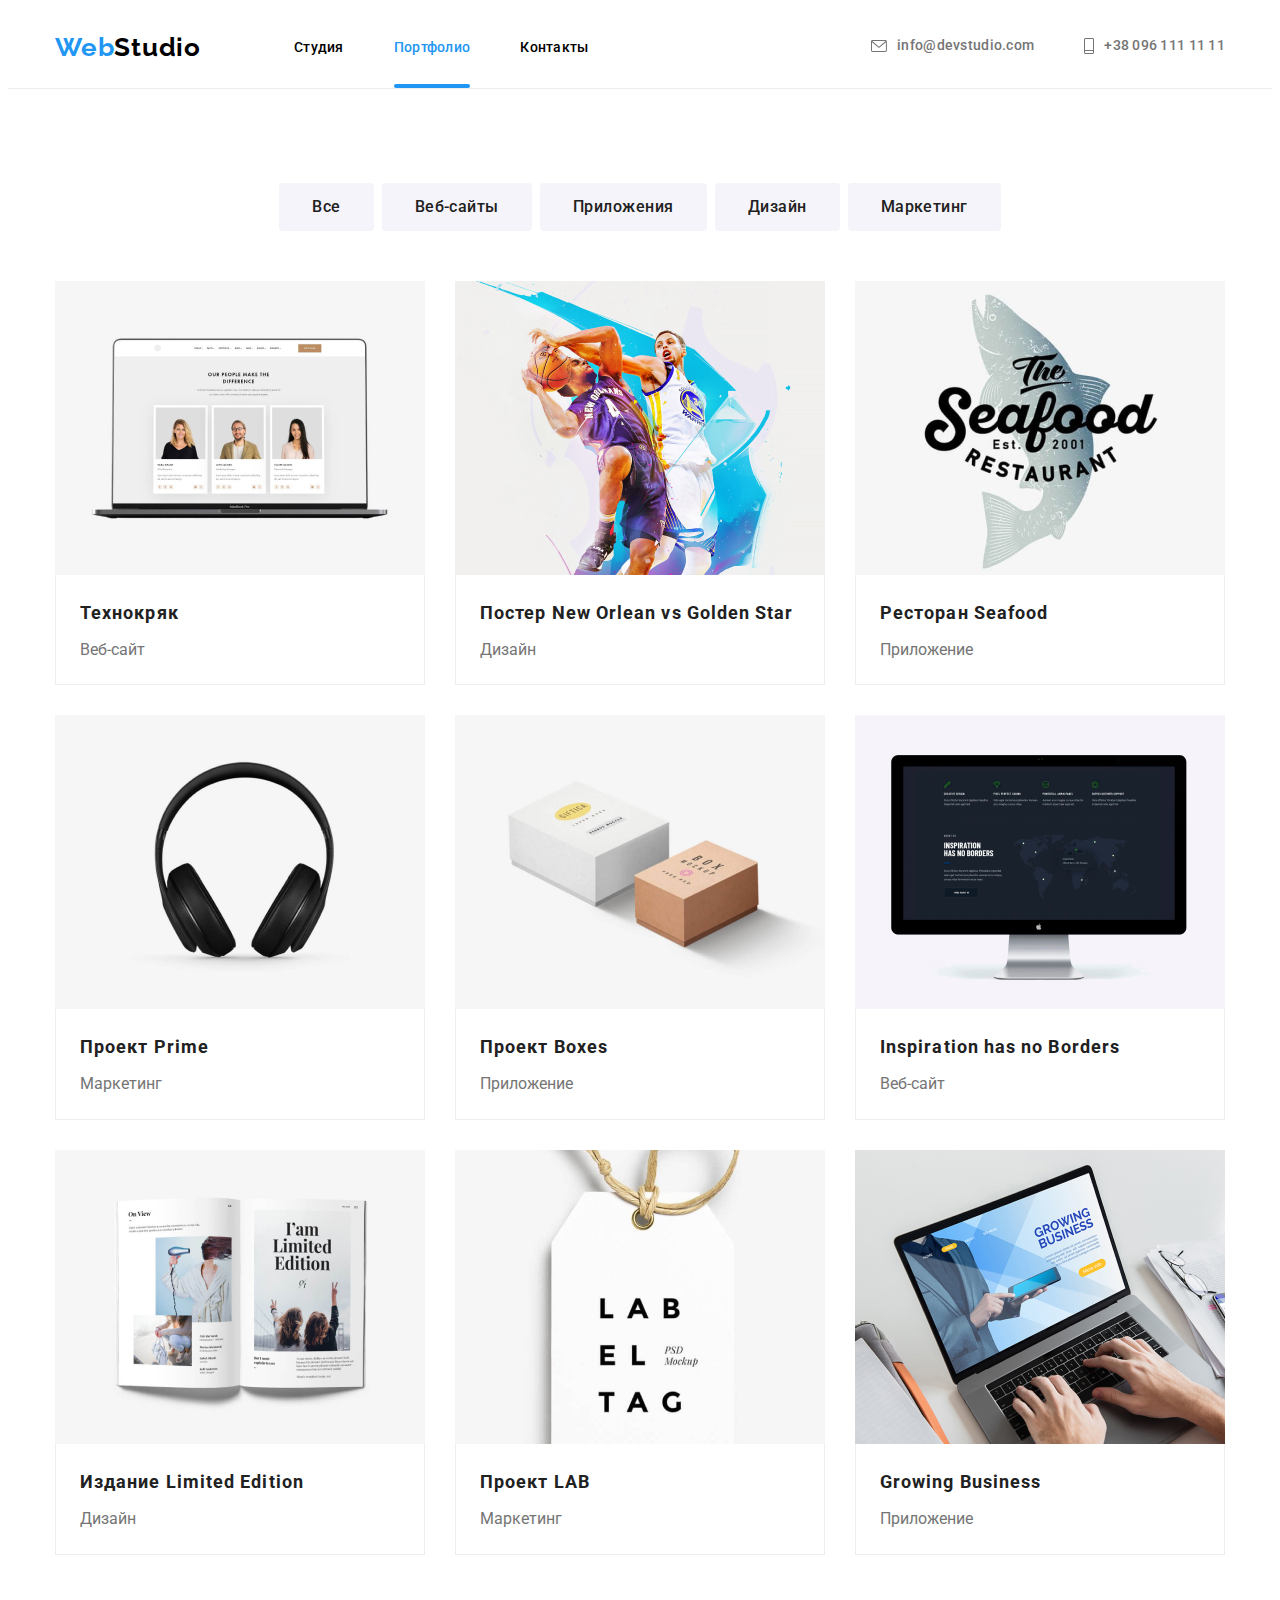
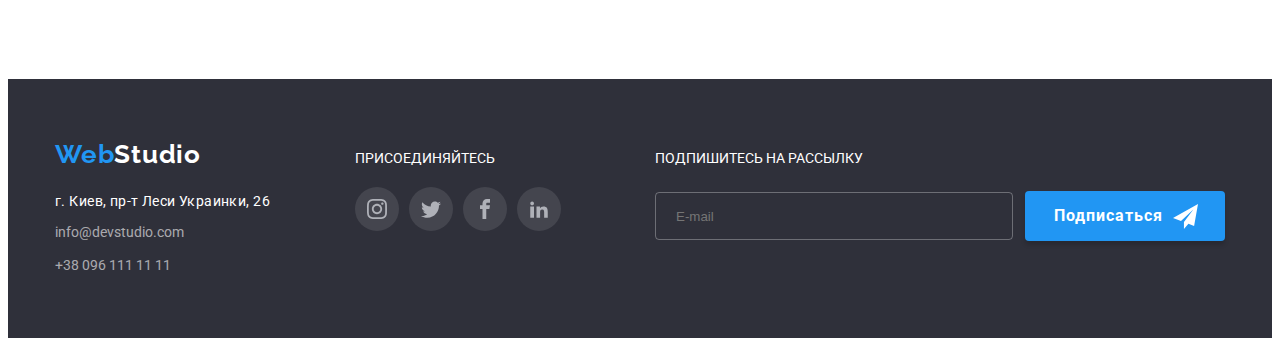
==== portfolio.html @ 6434589b "Домашнее задание №7" ====
<!DOCTYPE html>
<html lang="ru">
  <head>
    <meta charset="UTF-8" />
    <meta name="viewport" content="width=device-width, initial-scale=1.0" />
    <title>Document</title>
    <link
      href="https://fonts.googleapis.com/css2?family=Raleway:wght@700&family=Roboto:wght@400;500;700;900&display=swap"
      rel="stylesheet"
    />
    <link rel="stylesheet" href="css/styles.css" />
  </head>

  <body>
    <!--Шапка сайта-->
    <header class="page-header">
      <div class="container flexbox">
        <nav class="main-nav">
          <a href="./index.html" class="logo"
            ><span class="logo-header">Web</span>Studio</a
          >

          <ul class="site-nav list">
            <li class="item">
              <a href="./index.html" class="link">Студия</a>
            </li>
            <li class="item">
              <a href="./portfolio.html" class="link current">Портфолио</a>
            </li>
            <li class="item"><a href="" class="link">Контакты</a></li>
          </ul>
        </nav>

        <ul class="site-info list">
          <li class="item">
            <a href="mailto:info@devstudio.com" class="link post">
              <svg class="icon-e-mail">
                <use href="./css/svg-icons/symbol-defs.svg#icon-post"></use>
              </svg>
              info@devstudio.com
            </a>
          </li>
          <li class="item">
            <a href="tel:+38-096-111-11-11" class="link telephon">
              <svg class="tel-number">
                <use href="./css/svg-icons/symbol-defs.svg#icon-telefon"></use>
              </svg>
              +38 096 111 11 11
            </a>
          </li>
        </ul>
      </div>
    </header>

    <!--Портфолио-->
    <section class="section">
      <div class="container">
        <h1 class="section-title hidden">Фильтр портфолио</h1>

        <!-- Кнопки -->

        <div class="section buttoms">
          <!-- <p class="section-title hidden">Виды работ</p> -->
          <ul class="list portfolio-nav">
            <li class="item">
              <button type="button" class="button link">Все</button>
            </li>
            <li class="item">
              <button type="button" class="button link">Веб-сайты</button>
            </li>
            <li class="item">
              <button type="button" class="button link">Приложения</button>
            </li>
            <li class="item">
              <button type="button" class="button link">Дизайн</button>
            </li>
            <li class="item">
              <button type="button" class="button link">Маркетинг</button>
            </li>
          </ul>
        </div>

        <!-- Portfolio -->
        <h2 class="section-title hidden">Портфолио</h2>

        <ul class="list flexbox portfol">
          <li class="item">
            <article class="portfolio-description">
              <a class="link text portfolio-hover" href="">
                <div class="product-thumb">
                  <img
                    src="./images/technocrack.jpg"
                    alt="Изображение сайта"
                    width="370"
                  />
                  <div class="description">
                    <p class="overlay-text">
                      Технокряк это современная площадка распространения
                      коронавируса. Компании используют эту платформу для
                      цифрового шпионажа и атак на защищённые сервера
                      конкурентов.
                    </p>
                  </div>
                </div>

                <div class="card-content">
                  <h3 class="section-links">Технокряк</h3>
                  <p class="text">Веб-сайт</p>
                </div>
              </a>
            </article>
          </li>

          <li class="item">
            <article class="portfolio-description">
              <a class="link text portfolio-hover" href="">
                <div class="product-thumb">
                  <img
                    src="./images/PosterNewOrlean.jpg"
                    alt="Игроки в баскетбол"
                    width="370"
                  />
                  <div class="description">
                    <p class="overlay-text">
                      Технокряк это современная площадка распространения
                      коронавируса. Компании используют эту платформу для
                      цифрового шпионажа и атак на защищённые сервера
                      конкурентов.
                    </p>
                  </div>
                </div>
                <div class="card-content">
                  <h3 class="section-links">
                    Постер New Orlean vs Golden Star
                  </h3>
                  <p class="text">Дизайн</p>
                </div>
              </a>
            </article>
          </li>

          <li class="item">
            <article class="portfolio-description">
              <a class="link text portfolio-hover" href="">
                <div class="product-thumb">
                  <img
                    src="./images/RestoranSeaFood.jpg"
                    alt="Логотип ресторана"
                    width="370"
                  />
                  <div class="description">
                    <p class="overlay-text">
                      Технокряк это современная площадка распространения
                      коронавируса. Компании используют эту платформу для
                      цифрового шпионажа и атак на защищённые сервера
                      конкурентов.
                    </p>
                  </div>
                </div>
                <div class="card-content">
                  <h3 class="section-links">Ресторан Seafood</h3>
                  <p class="text">Приложение</p>
                </div>
              </a>
            </article>
          </li>

          <li class="item">
            <article class="portfolio-description">
              <a class="link text portfolio-hover" href="">
                <div class="product-thumb">
                  <img
                    src="./images/ProjectPrime.jpg"
                    alt="Наушники"
                    width="370"
                  />
                  <div class="description">
                    <p class="overlay-text">
                      Технокряк это современная площадка распространения
                      коронавируса. Компании используют эту платформу для
                      цифрового шпионажа и атак на защищённые сервера
                      конкурентов.
                    </p>
                  </div>
                </div>
                <div class="card-content">
                  <h3 class="section-links">Проект Prime</h3>
                  <p class="text">Маркетинг</p>
                </div>
              </a>
            </article>
          </li>

          <li class="item">
            <article class="portfolio-description">
              <a class="link text portfolio-hover" href="">
                <div class="product-thumb">
                  <img
                    src="./images/ProjectBoxes.jpg"
                    alt="Коробки"
                    width="370"
                  />
                  <div class="description">
                    <p class="overlay-text">
                      Технокряк это современная площадка распространения
                      коронавируса. Компании используют эту платформу для
                      цифрового шпионажа и атак на защищённые сервера
                      конкурентов.
                    </p>
                  </div>
                </div>
                <div class="card-content">
                  <h3 class="section-links">Проект Boxes</h3>
                  <p class="text">Приложение</p>
                </div>
              </a>
            </article>
          </li>

          <li class="item">
            <article class="portfolio-description">
              <a class="link text portfolio-hover" href="">
                <div class="product-thumb">
                  <img
                    src="./images/IspirationHasNoBorders.jpg"
                    alt="Монитор"
                    width="370"
                  />
                  <div class="description">
                    <p class="overlay-text">
                      Технокряк это современная площадка распространения
                      коронавируса. Компании используют эту платформу для
                      цифрового шпионажа и атак на защищённые сервера
                      конкурентов.
                    </p>
                  </div>
                </div>
                <div class="card-content">
                  <h3 class="section-links">Inspiration has no Borders</h3>
                  <p class="text">Веб-сайт</p>
                </div>
              </a>
            </article>
          </li>

          <li class="item">
            <article class="portfolio-description">
              <a class="link text portfolio-hover" href="">
                <div class="product-thumb">
                  <img
                    src="./images/LimitedEdition.jpg"
                    alt="Журнал"
                    width="370"
                  />
                  <div class="description">
                    <p class="overlay-text">
                      Технокряк это современная площадка распространения
                      коронавируса. Компании используют эту платформу для
                      цифрового шпионажа и атак на защищённые сервера
                      конкурентов.
                    </p>
                  </div>
                </div>
                <div class="card-content">
                  <h3 class="section-links">Издание Limited Edition</h3>
                  <p class="text">Дизайн</p>
                </div>
              </a>
            </article>
          </li>

          <li class="item">
            <article class="portfolio-description">
              <a class="link text portfolio-hover" href="">
                <div class="product-thumb">
                  <img src="./images/ProjectLAB.jpg" alt="Ярлык" width="370" />
                  <div class="description">
                    <p class="overlay-text">
                      Технокряк это современная площадка распространения
                      коронавируса. Компании используют эту платформу для
                      цифрового шпионажа и атак на защищённые сервера
                      конкурентов.
                    </p>
                  </div>
                </div>
                <div class="card-content">
                  <h3 class="section-links">Проект LAB</h3>
                  <p class="text">Маркетинг</p>
                </div>
              </a>
            </article>
          </li>

          <li class="item">
            <article class="portfolio-description">
              <a class="link text portfolio-hover" href="">
                <div class="product-thumb">
                  <img
                    src="./images/GrowingBusiness.jpg"
                    alt="Человек за ноутбуком"
                    width="370"
                  />
                  <div class="description">
                    <p class="overlay-text">
                      Технокряк это современная площадка распространения
                      коронавируса. Компании используют эту платформу для
                      цифрового шпионажа и атак на защищённые сервера
                      конкурентов.
                    </p>
                  </div>
                </div>
                <div class="card-content">
                  <h3 class="section-links">Growing Business</h3>
                  <p class="text">Приложение</p>
                </div>
              </a>
            </article>
          </li>
        </ul>
      </div>
    </section>

    <!-- Футер -->
    <footer class="page-footer">
      <div class="container flexbox">
        <div class="footer-info">
          <a class="link footer-logo" href="./index.html"
            ><span class="logo-header">Web</span>Studio</a
          >

          <address class="footer-address">
            <p class="adres">г. Киев, пр-т Леси Украинки, 26</p>

            <ul class="adres-nav list">
              <li class="item">
                <a href="info@devstudio.com" class="link">info@devstudio.com</a>
              </li>
              <li class="item">
                <a href="tel:+38-096-111-11-11" class="link"
                  >+38 096 111 11 11</a
                >
              </li>
            </ul>
          </address>
        </div>

        <div class="footer-social">
          <p class="text">присоединяйтесь</p>
          <ul class="list flexbox social-list">
            <li class="item">
              <a href="" class="link" aria-label="instagram">
                <svg class="icon">
                  <use
                    href="./css/social-svg/symbol-defs.svg#icon-instagram"
                  ></use>
                </svg>
              </a>
            </li>

            <li class="item">
              <a href="" class="link" aria-label="instagram">
                <svg class="icon">
                  <use
                    href="./css/social-svg/symbol-defs.svg#icon-twitter"
                  ></use>
                </svg>
              </a>
            </li>

            <li class="item">
              <a href="" class="link" aria-label="instagram">
                <svg class="icon">
                  <use
                    href="./css/social-svg/symbol-defs.svg#icon-facebook"
                  ></use>
                </svg>
              </a>
            </li>
            <li class="item">
              <a href="" class="link" aria-label="instagram">
                <svg class="icon">
                  <use
                    href="./css/social-svg/symbol-defs.svg#icon-linkedin2"
                  ></use>
                </svg>
              </a>
            </li>
          </ul>
        </div>

        <div class="footer-sighning">
          <p class="text subscription">подпишитесь на рассылку</p>
          <div class="form-footer">
            <div class="form-window">
              <label for="mail" class="form-label-footer"></label>
              <input
                type="email"
                name="mail"
                id="mail"
                placeholder="E-mail"
                class="form-input-footer"
              />
            </div>

            <div class="form-button">
              <button type="button" class="sign-in-button">
                Подписаться
                <svg class="form-button-icon" width="24" height="24">
                  <use
                    href="./css/svg-icons/symbol-defs-vect.svg#icon-icon-send"
                  ></use>
                </svg>
              </button>
            </div>
          </div>
        </div>
      </div>
    </footer>

    <!-- модальное окно -->
    <div class="backdrop is-hidden" data-modal>
      <div class="modal">
        <form class="form js-speaker-form">
          <p class="modal-top">Oставьте свои данные, мы вам перезвоним</p>
          <div class="form-field">
            <label for="name" class="form-label">Имя</label>
            <input class="form-input" type="text" name="name" id="name" />
            <svg class="icon-modal" width="18" height="18">
              <use
                href="./css/svg-icons/symbol-defs-vect.svg#icon-person-black-18dp-1"
              ></use>
            </svg>
          </div>

          <div class="form-field">
            <label for="tel" class="form-label">Телефон</label>
            <input class="form-input" type="tel" name="tel" id="tel" />
            <svg class="icon-modal" width="18" height="18">
              <use
                href="./css/svg-icons/symbol-defs-vect.svg#icon-phone-black-18dp-1"
              ></use>
            </svg>
          </div>

          <div class="form-field">
            <label for="mail" class="form-label">Почта</label>
            <input class="form-input" type="email" name="mail" id="email" />
            <svg class="icon-modal" width="18" height="18">
              <use
                href="./css/svg-icons/symbol-defs-vect.svg#icon-email-black-18dp-1"
              ></use>
            </svg>
          </div>

          <div class="form-field">
            <label for="comment">Комментарий</label>
            <textarea
              class="modal-form-textarea form-input"
              name="comment"
              id="comment"
              rows="10"
              placeholder="Введите текст"
            ></textarea>
          </div>

          <div class="policy-style checkbox">
            <input type="checkbox" name="checkbox" id="policy" />
            <label class="form-label" for="policy"
              >Соглашаюсь с рассылкой и принимаю
              <a class="modal-link" href="">Условия договора</a>
              <span class="check-box"></span>
            </label>
          </div>

          <div class="mod-but">
            <button class="button-modal" type="submit">Отправить</button>
          </div>
        </form>
        <button class="button" data-modal-close>
          <svg class="icon" width="11" height="11">
            <use
              href="./css/svg-icons/symbol-defs-close.svg#icon-close-black-18dp-2-1"
            ></use>
          </svg>
        </button>
      </div>
    </div>

    <script src="./js/modal.js"></script>
  </body>
</html>
---- css/styles.css ----
:root {
  --primary-text-color: #757575;
  --title-text-color: #000000;
  --accent-color: #2196f3;
  --main-title-text-color: #ffffff;
  --button-color-secondary: #212121;
  --button-bg-color: #f5f4fa;
  --footer-bg-color: #2f303a;
  --client-logo: #afb1b8;
  --border-color: #eeccee;
  --timing-function: cubic-bezier(0.4, 0, 0.2, 1);
}

body {
  color: var(--primary-text-color);
  background-color: var(--main-title-text-color);

  font-family: Roboto, sans-serif;
  font-size: 14px;
  line-height: 1.71;
}

ul {
  list-style: none;
}

*,
::after,
::before {
  box-sizing: border-box;
}

/* цвет основного текста #000 */

/* вторичный цвет текста #757575 */

/* белый #FFFFFF  */

/* акцент #2196F3 */

/* вторичный цвет фона #F5F4FA */

.container {
  margin-left: auto;
  margin-right: auto;
  width: 1200px;
  /* outline: 2px solid tomato; */
  padding-left: 15px;
  padding-right: 15px;
}

/* .container .main-nav {
  padding-top: 24px;
  padding-bottom: 25px;
} */
.flexbox {
  display: flex;
}
/* Page header */

.page-header {
  background-color: #fff;
  font-weight: 500;
  line-height: 1.14;
  letter-spacing: 0.02em;
  border-bottom: 1px solid #ececec;
}

.page-header .flexbox {
  justify-content: flex-end;
  align-items: center;
}

/* Main nav */

.main-nav {
  display: flex;
  align-items: center;
  margin-right: auto;
}

/* Logo */

.logo {
  color: var(--title-text-color);
  font-family: Raleway, cursive;

  font-weight: 700;
  font-size: 26px;
  line-height: 1.2;
  letter-spacing: 0.03em;
  text-decoration: none;
}
.logo-header {
  color: var(--accent-color);
}

.logo {
  margin-right: 93px;
}

button {
  font-family: inherit;
}
/* навигация по сайту */

.site-nav {
  display: flex;
}

.main-nav {
  display: flex;
}

.site-nav .link {
  color: var(--title-text-color);

  font-style: 400;
  font-weight: 500;
  font-size: 14px;
  line-height: 1.14;
  letter-spacing: 0.02em;
  text-decoration: none;

  display: block;
  padding-top: 32px;
  padding-bottom: 32px;

  position: relative;
}

.site-info .link {
  color: var(--primary-text-color);
  text-decoration: none;
}

.site-nav {
  display: flex;
}

.site-nav .item {
  margin-right: 50px;
}

.site-nav .item:last-child {
  margin-right: 0px;
}

/* Подстветка текущей страницы */
.site-nav .link.current {
  color: var(--accent-color);
}

.site-info .list {
  padding: 0;
  margin: 0;
  list-style: none;
}

.site-info {
  display: flex;
}

.site-info .item {
  margin-right: 50px;
}

.site-info .item:last-child {
  margin-left: 0px;
  margin-right: 0;
}
/* Hero */

.hero {
  text-align: center;
  display: flex;
  flex-direction: column;
  align-items: center;
  justify-content: center;

  /* background-color: var(--footer-bg-color); */

  text-transform: uppercase;
}

.hero-bg .hero {
  background-image: linear-gradient(
      to right,
      rgba(47, 48, 58, 0.4),
      rgba(47, 48, 58, 0.4)
    ),
    url(../css/css-images/Img-hover.jpg);
  background-repeat: no-repeat;
  background-position: center;
  height: 600px;
  max-width: 1600px;
  margin-right: auto;
  margin-left: auto;
}

.hero-title {
  color: var(--main-title-text-color);

  font-style: 400;
  font-weight: 900;
  font-size: 44px;
  line-height: 1.36;
  text-align: center;
  letter-spacing: 0.06em;

  margin-top: 0;
  margin-bottom: 30px;
}

/* Section */

/* подсветка синим при наведении */
.site-nav .link:hover,
.site-nav .link:focus,
.site-info .link:hover,
.site-info .link:focus,
.adres-nav .link:hover,
.adres-nav .link:focus {
  color: var(--accent-color);
}

.team {
  padding-top: 93px;
  padding-bottom: 94px;
}

.section-title {
  color: var(--title-text-color);

  font-weight: 700;
  font-size: 36px;
  line-height: 1.17;
  text-align: center;
  letter-spacing: 0.03em;

  margin-bottom: 50px;
  margin-top: 0;
}

.section-links {
  color: var(--title-text-color);

  font-weight: 700;
  font-size: 18px;
  line-height: 2;
  letter-spacing: 0.06em;
}

img {
  display: block;
  max-width: 100%;
  height: auto;
}

.work {
  font-style: normal;
  font-weight: normal;
  font-size: 16px;
  line-height: 1.88;
  letter-spacing: 0.03em;

  /* padding-top: 93px; */
  /* padding-bottom: 94px; */
}

.content-box .work-photo {
  flex-basis: calc((100% - 3 * 30px) / 3);
  margin-right: 30px;
}

.our-work {
  margin-bottom: 50px;
}
.content-box .work-photo:not(:last-child) {
  margin-right: 30px;
}
/* Features */

.feature-list .title {
  color: var(--title-text-color);

  font-weight: 700;
  font-size: 14px;
  line-height: 1.14;
  letter-spacing: 0.03em;

  /* margin-top: 0;
  margin-bottom: 10; */
}

.feature-list .link {
  color: var(--primary-text-color);
}

.feature-list .text {
  font-size: 14px;
  line-height: 1.7;
  letter-spacing: 0.03em;
}

.section.feature {
  padding-top: 94px;
  padding-bottom: 0;
}

.feature-list .item {
  flex-basis: calc((100% - 3 * 30px) / 4);
}

.feature-list .title {
  margin-top: 30px;
  margin-bottom: 10px;
}

.feature-list .item:not(:last-child) {
  margin-right: 30px;
}

/* Кнопка */

.button {
  color: var(--main-title-text-color);
  background-color: var(--accent-color);

  font-weight: 700;
  font-size: 16px;
  line-height: 1.8;
  text-align: center;
  letter-spacing: 0.06em;
  text-decoration: none;

  border-radius: 4px;
  padding: 10px 32px;
  min-width: 200;
  border: 1px solid transparent;
}

/* Кнопки на странице Портфолио */
.button.link {
  color: var(--button-color-secondary);
  background-color: var(--button-bg-color);

  font-weight: 500;
  font-size: 16px;
  line-height: 1.6;
  text-align: center;
  letter-spacing: 0.03em;
  cursor: pointer;
}

/* Наша команда */

.section.team {
  text-align: center;
}

.team {
  background-color: var(--button-bg-color);
}

.button.link:hover,
.button.link:focus,
.button-modal.link:hover,
.button-modal.link:focus {
  color: var(--main-title-text-color);
  background-color: var(--accent-color);
}

/* Фуутер */

.footer-contacts .link {
  display: inline-block;
  /* margin-top: 9px; */
  color: rgba(255, 255, 255, 0.6);
}

.page-footer {
  background-color: var(--footer-bg-color);
  padding-top: 60px;
  padding-bottom: 60px;
}

.page-footer .flexbox {
  align-items: baseline;
}

.footer-logo {
  color: var(--main-title-text-color);
  font-family: Raleway, cursive;
  font-weight: 700;
  font-size: 26px;
  line-height: 1.2;
  letter-spacing: 0.03em;
  text-decoration: none;
}

.logo-header {
  color: var(--accent-color);
}

.footer-address .adres {
  color: var(--main-title-text-color);
  font-weight: normal;
  font-size: 14px;
  line-height: 21px;
  letter-spacing: 0.03em;
  font-style: normal;
}

.adres-nav .link {
  color: rgba(255, 255, 255, 0.6);
  text-decoration: none;
  font-style: normal;
}

.adres-nav .item {
  margin-top: 9px;
}

.hidden {
  display: none;
}

.footer-address {
  margin-top: 20px;
  font-style: normal;
}

.footer-info {
  width: 270px;
  margin-right: 70px;
}

.footer-address .link {
  display: inline-block;
  /* margin-top: 9px; */
}

.footer-address .text {
  margin: 0;
}

.footer-address .adres {
  margin: 0;
}
/* Portfolio */

.portfolio-nav {
  display: flex;
  justify-content: center;
  margin-bottom: 50px;
}

.buttoms {
  margin-bottom: 50px;
}

.section.buttoms {
  padding-top: 0;
  padding-bottom: 0;
}

.portfol {
  display: flex;
  flex-wrap: wrap;
}

.portfol-link {
  padding: 0;
  margin: 0;
  list-style: none;
}

.portfol .item {
  flex-basis: calc((100% - 2 * 30px) / 3);
  margin-right: 30px;
  margin-bottom: 30px;
}

.card-content {
  padding: 20px 24px;
  border-right: 1px solid #eeeeee;
  border-bottom: 1px solid #eeeeee;
  border-left: 1px solid #eeeeee;
}

.section {
  padding-top: 94px;
  padding-bottom: 94px;
}

.portfol .item:nth-child(3n) {
  margin-right: 0;
}

.list {
  padding: 0;
  margin: 0;
  list-style: none;
}

.portfolio-nav .item:not(:last-child) {
  margin-right: 8px;
}

.portfol .text {
  margin: 0;
  color: var(--second-text-color);
  font-size: 16px;
  line-height: 1.87;
}

.portfol .section-links {
  margin-top: 0;
  margin-bottom: 4px;
  color: var(--button-color-secondary);
  font-size: 18px;
  line-height: 2;
  letter-spacing: 0.06em;
}

/* Оформительный контент */
.item.description::before {
  display: block;
  content: "";
  height: 120px;
  background-size: 70px;
  background-repeat: no-repeat;
  background-position: center;
  background-color: var(--button-bg-color);
}

.icon-antenna::before {
  background-image: url(../css/svg-icons/antenna.svg);
}

.icon-clock::before {
  background-image: url(../css/svg-icons/clock.svg);
}

.icon-diagram::before {
  background-image: url(../css/svg-icons/diagram.svg);
}

.icon-astronaut::before {
  background-image: url(../css/svg-icons/astronaut.svg);
}

.post {
  display: inline-flex;
  align-items: center;
}
.icon-e-mail {
  width: 16px;
  height: 12px;
  fill: var(--primary-text-color);
  margin-right: 10px;
}

.site-info .post:hover .icon-e-mail {
  fill: var(--accent-color);
}

.telephon {
  display: inline-flex;
  align-items: center;
}

.tel-number {
  width: 10px;
  height: 16px;
  fill: var(--primary-text-color);
  margin-right: 10px;
}

.site-info .telephon:hover .tel-number {
  fill: var(--accent-color);
}

/* Наши клиенты */

.clients-list .link {
  display: flex;
  justify-content: center;
  align-items: center;
  height: 90px;
  border: 1px solid #afb1b8;
  border-radius: 4px;
}

.clients-list .link:hover,
.clients-list .link:focus {
  border-color: var(--accent-color);
}

.icon {
  --color1: var(--client-logo);
}

.icon:hover {
  --color2: var(--accent-color);
  --color1: var(--accent-color);
}

.feature-list .item:not(:last-child),
.examples-list .item:not(:last-child),
.team .item:not(:last-child),
.clients-list .item:not(:last-child) {
  margin-right: 30px;
}

.clients-list .item {
  flex-basis: calc((100% - 5 * 30px) / 6);
}

/* социальные сети */

.feature-list-workers > .item {
  flex-basis: calc((100% - 3 * 30px) / 4);
  border-radius: 0px 0px 4px 4px;
  box-shadow: 0px 1px 3px rgba(0, 0, 0, 0.12), 0px 1px 1px rgba(0, 0, 0, 0.14),
    0px 2px 1px rgba(0, 0, 0, 0.2);
  background-color: var(--main-bg-color);
}

.feature-list-workers .title {
  margin-top: 30px;
  margin-bottom: 10px;
  font-weight: 500;
  font-size: 16px;
  line-height: 1.19;
  color: var(--button-color-secondary);
}

.feature-list-workers .text {
  margin-top: 0;
  margin-bottom: 16px;
  color: var(--second-text-color);
  font-size: 16px;
  line-height: 1.19;
}

.social-list .link {
  display: flex;
  justify-content: center;
  align-items: center;
  width: 44px;
  height: 44px;
  border-radius: 50%;
  background-color: rgba(255, 255, 255, 0.1);
  fill: #afb1b8;
  transition: fill 250ms var(--timing-function);
}

.social-list .icon {
  width: 20px;
  height: 20px;
}

.social-list .link .icons {
  fill: var(--client-logo);
  transition: background-color 250ms var(--timing-function);
}

.social-list .link:hover .icon {
  fill: var(--main-title-text-color);
}

.social-list .link:hover {
  background-color: var(--accent-color);
}

.social-list .item:not(:last-child) {
  margin-right: 10px;
}

.feature-list-workers .social-list {
  margin-bottom: 30px;
  justify-content: center;
}

/* footer social */

.footer-social .text {
  display: block;
  margin-bottom: 20px;
  margin-top: 0;
  line-height: 1.14;
  text-transform: uppercase;
  color: var(--main-title-text-color);
}

.footer-social:not(:last-child) {
  margin-right: 70px;
}

.footer-social {
  width: 270px;
  margin-right: 70px;
}

.footer-social .link {
  background-color: rgba(255, 255, 255, 0.1);
  transition-timing-function: cubic-bezier(0.4, 0, 0.2, 1);
}

.form-input {
  width: 448px;
  height: 40px;
  border: 1px solid rgba(33, 33, 33, 0.2);
  box-sizing: border-box;
  border-radius: 4px;
  margin-bottom: 14px;
  padding-left: 42px;
  outline: none;
}

.sign-in-button {
  height: 50px;
  width: 200px;
  display: flex;
  align-items: center;
  text-align: center;
  font-family: Roboto;
  font-style: normal;
  font-weight: bold;
  font-size: 16px;
  line-height: 1.9;
  letter-spacing: 0.06em;
  color: #ffffff;
  background-color: var(--accent-color);
  padding-left: 29px;
  box-shadow: 0px 4px 4px rgba(0, 0, 0, 0.15);
  border-radius: 4px;
  border: none;
  cursor: pointer;
}

.link {
  text-decoration: none;
  transition-duration: 250ms;
  /* transition-property: background-color; */
}

.portfol .item:hover {
  box-shadow: 0px 1px 1px rgba(0, 0, 0, 0.12), 0px 4px 4px rgba(0, 0, 0, 0.06),
    1px 4px 6px rgba(0, 0, 0, 0.16);
}

.adres-nav .link:hover {
  fill: var(--accent-color);
}

/*  Позиционирование студия*/

.work-actions {
  font-family: Roboto;
  font-style: normal;
  font-weight: bold;
  font-size: 14px;
  line-height: 16px;
  text-align: center;
  letter-spacing: 0.03em;
  text-transform: uppercase;

  color: #ffffff;
  position: absolute;
  width: 370px;
  padding: 27px;

  background-image: linear-gradient(
    to right,
    rgba(47, 48, 58, 0.8),
    rgba(47, 48, 58, 0.8)
  );
}

.work-style {
  margin: 0;
}

.product {
  position: relative;
  width: 370px;
}

.work-actions {
  position: absolute;
  right: 0;
  bottom: 0;
}

.product-thumb {
  position: relative;
  overflow: hidden;
}

/* Portfolio */

.description {
  position: absolute;
  top: 0;
  left: 0;
  font-size: 18px;
  line-height: 28px;
  letter-spacing: 0.03em;
  color: #ffffff;
  width: 100%;
  height: 100%;
  background-color: rgba(33, 150, 243, 0.9);
  padding-top: 63px;
  padding-bottom: 63px;
  padding-left: 24px;
  padding-right: 24px;
  opacity: 0;

  transform: translateY(100%);
  transition: transform 250ms var(--timing-function);
}

.portfol .link:hover .description,
.portfol .link:focus .description {
  transform: translateY(0);
}

.portfolio-hover:hover .description {
  opacity: 1;
  transition: 250ms;
}

.portfolio-hover .product-thumb::before {
  position: absolute;
  content: "";

  opacity: 0;
}

/* модальное окно */

.backdrop {
  position: fixed;
  top: 0;
  left: 0;
  width: 100%;
  height: 100%;
  background-color: rgba(0, 0, 0, 0.2);
  transition: opacity 0.25s cubic-bezier(0.4, 0, 0.2, 1);
}

.modal {
  position: absolute;
  top: 50%;
  left: 50%;
  transform: translate(-50%, -50%);

  min-height: 528px;
  min-width: 581px;
  background-color: #ffffff;
  box-shadow: 0px 1px 3px rgba(0, 0, 0, 0.12), 0px 1px 1px rgba(0, 0, 0, 0.14),
    0px 2px 1px rgba(0, 0, 0, 0.2);
  border-radius: 4px;

  transform: translate(-50%, -50%) scale(1);
  transition: transform 250ms var(--timing-function);
}

/* кнопка закрытия модального окна */
.modal .button {
  position: absolute;
  top: 8px;
  right: 8px;
  padding: 0;
  width: 30px;
  height: 30px;
  border: 1px solid rgba(0, 0, 0, 0.1);
  border-radius: 50%;
  background-color: var(--main-bg-color);
  cursor: pointer;
}

.button .icon {
  margin-top: 5px;
}

.modal .button:focus,
.modal .button:hover {
  fill: var(--accent-color);
}

.backdrop.is-hidden {
  opacity: 0;
  pointer-events: none;
}

.description .overlay-text {
  margin: 0;
  font-size: 18px;
  line-height: 1.56;
  color: var(--main-title-text-color);
}

/* подчеркивание текущей страницы */
.site-nav .current::after {
  position: absolute;
  bottom: 0;
  left: 0;
  content: "";
  width: 100%;
  height: 4px;
  background-color: var(--accent-color);
  border-radius: 2px;
}

.site-nav .current:hover::before {
  display: block;
}

.modal .modal-top {
  height: 23px;
  left: 576px;
  top: 261px;
  font-family: Roboto;

  font-family: Roboto;
  font-style: normal;
  font-weight: bold;
  font-size: 20px;
  line-height: 23px;

  text-align: center;

  color: #212121;

  /* margin-left: 40px;
  margin-right: 40px;
  margin-top: 40px; */
  margin-bottom: 12px;
  margin-top: 40px;
  margin-right: auto;
}

textarea {
  resize: none;
}

.modal-form-textarea {
  height: 120px;
  border: 1px solid rgba(33, 33, 33, 0.2);
  box-sizing: border-box;
  border-radius: 4px;
  resize: none;
  margin-bottom: 20px;
  padding: 12px 16px;
}

.form {
  width: 448px;
  margin-left: auto;
  margin-right: auto;
}

.form-field {
  outline: 1px solid #212121 20%;
  margin-bottom: 10px;
  display: flex;
  flex-direction: column;
  position: relative;
}

.form-field input {
  margin: 0;
  padding: 12px;
  padding-left: 42px;
  border: 1px solid rgba(33, 33, 33, 0.2);
  box-sizing: border-box;
  border-radius: 4px;
}

.form-field label {
  margin-bottom: 4px;
}

.form-field input::placeholder {
  color: #757575 50%;
}

.form-field textarea {
  border: 1px solid rgba(33, 33, 33, 0.2);
  box-sizing: border-box;
  border-radius: 4px;
  padding: 16px;
}

.form-field .button {
  display: flex;
  box-shadow: 0px 4px 4px rgba(0, 0, 0, 0.15);
}

.form-button-icon {
  height: 35px;
  width: 35px;
  padding-left: 10px;
  fill: #ffffff;
}

/* стилизация checkbox */

.checkbox {
  /* position: absolute;
  appearance: none; */

  position: absolute;
  clip: rect(0 0 0 0);
  width: 1px;
  height: 1px;
  margin: -1px;
}

.check-box {
  position: absolute;
  margin-left: -23px;
  width: 16px;
  height: 15px;
  background-image: url(../css/svg-icons/check-ram.svg);
}

/* checked */

.checkbox:checked + .check-box {
  background-color: var(--accent-color);
  background-image: url(../css/svg-icons/icon-check.svg);
  border-radius: 2px;
  /* background-image: url(../css/svg-icons/icon-check-color.svg); */
}

.form-label {
  align-items: center;
  display: flex;
}

.policy-style label {
  font-size: 14px;
  line-height: 24px;
  letter-spacing: 0.03em;

  color: #757575;

  margin-left: 35px;
}

.policy-style {
  display: flex;
  align-items: center;
  margin-bottom: 30px;
}

.modal-link {
  color: var(--accent-color);
  border-bottom: 1px solid var(--accent-color);
  display: inline-block;
  line-height: 0.85;
  margin-left: 4px;
}

/* оформление кнопки в модалке */
.button-modal {
  color: var(--main-title-text-color);
  background-color: var(--accent-color);
  font-weight: 700;
  font-size: 16px;
  line-height: 1.8;
  text-align: center;
  letter-spacing: 0.06em;
  text-decoration: none;
  border-radius: 4px;
  padding: 10px 32px;
  min-width: 200;
  border: 1px solid transparent;
  margin-bottom: 40px;
  cursor: pointer;
}

.modal .mod-but {
  text-align: center;
}

/* иконки в модальном окне */
.icon-modal {
  position: absolute;
  top: 27px;
  left: 14px;
  height: 18px;
  width: 18px;

  display: inline-block;

  transform: translateY(50%);
}

/* ховер форм */

.form-input:focus + .icon-modal {
  color: var(--accent-color);
}

.form-input:focus {
  border-color: var(--accent-color);
}

.modal-form-textarea:focus {
  border-color: var(--accent-color);
}

/* футер подписка на рассылку */
.footer-sighning {
  /* margin-top: 12px; */
  display: block;
}

.subscription {
  text-transform: uppercase;
  color: var(--main-title-text-color);
  margin-bottom: 20px;
  margin-top: 0;
}

.form-footer {
  display: flex;
  flex-direction: row;
  justify-content: center;
  align-items: baseline;
}

.form-label-footer {
  margin-bottom: 4px;
  font-family: Roboto;
  font-style: normal;
  font-weight: normal;
  font-size: 12px;
  line-height: 14px;
  letter-spacing: 0.01em;
  color: #757575;
}

.form-input-footer {
  height: 48px;
  width: 358px;
  border: 1px solid rgba(255, 255, 255, 0.3);
  border-radius: 4px;
  padding: 0 20px;
  background-color: transparent;
  color: rgba(255, 255, 255, 0.6);
}

.sign-in-button {
  height: 50px;
  width: 200px;
  display: flex;
  align-items: center;
  text-align: center;
  font-family: Roboto;
  font-style: normal;
  font-weight: bold;
  font-size: 16px;
  line-height: 1.9;
  letter-spacing: 0.06em;
  color: #ffffff;
  background-color: var(--accent-color);
  padding-left: 29px;
  box-shadow: 0px 4px 4px rgba(0, 0, 0, 0.15);
  border-radius: 4px;
  border: none;
}

.form-button-icon {
  height: 35px;
  width: 35px;
  padding-left: 10px;
  fill: var(--primary-white-color);
}

.form-window {
  padding-right: 12px;
}
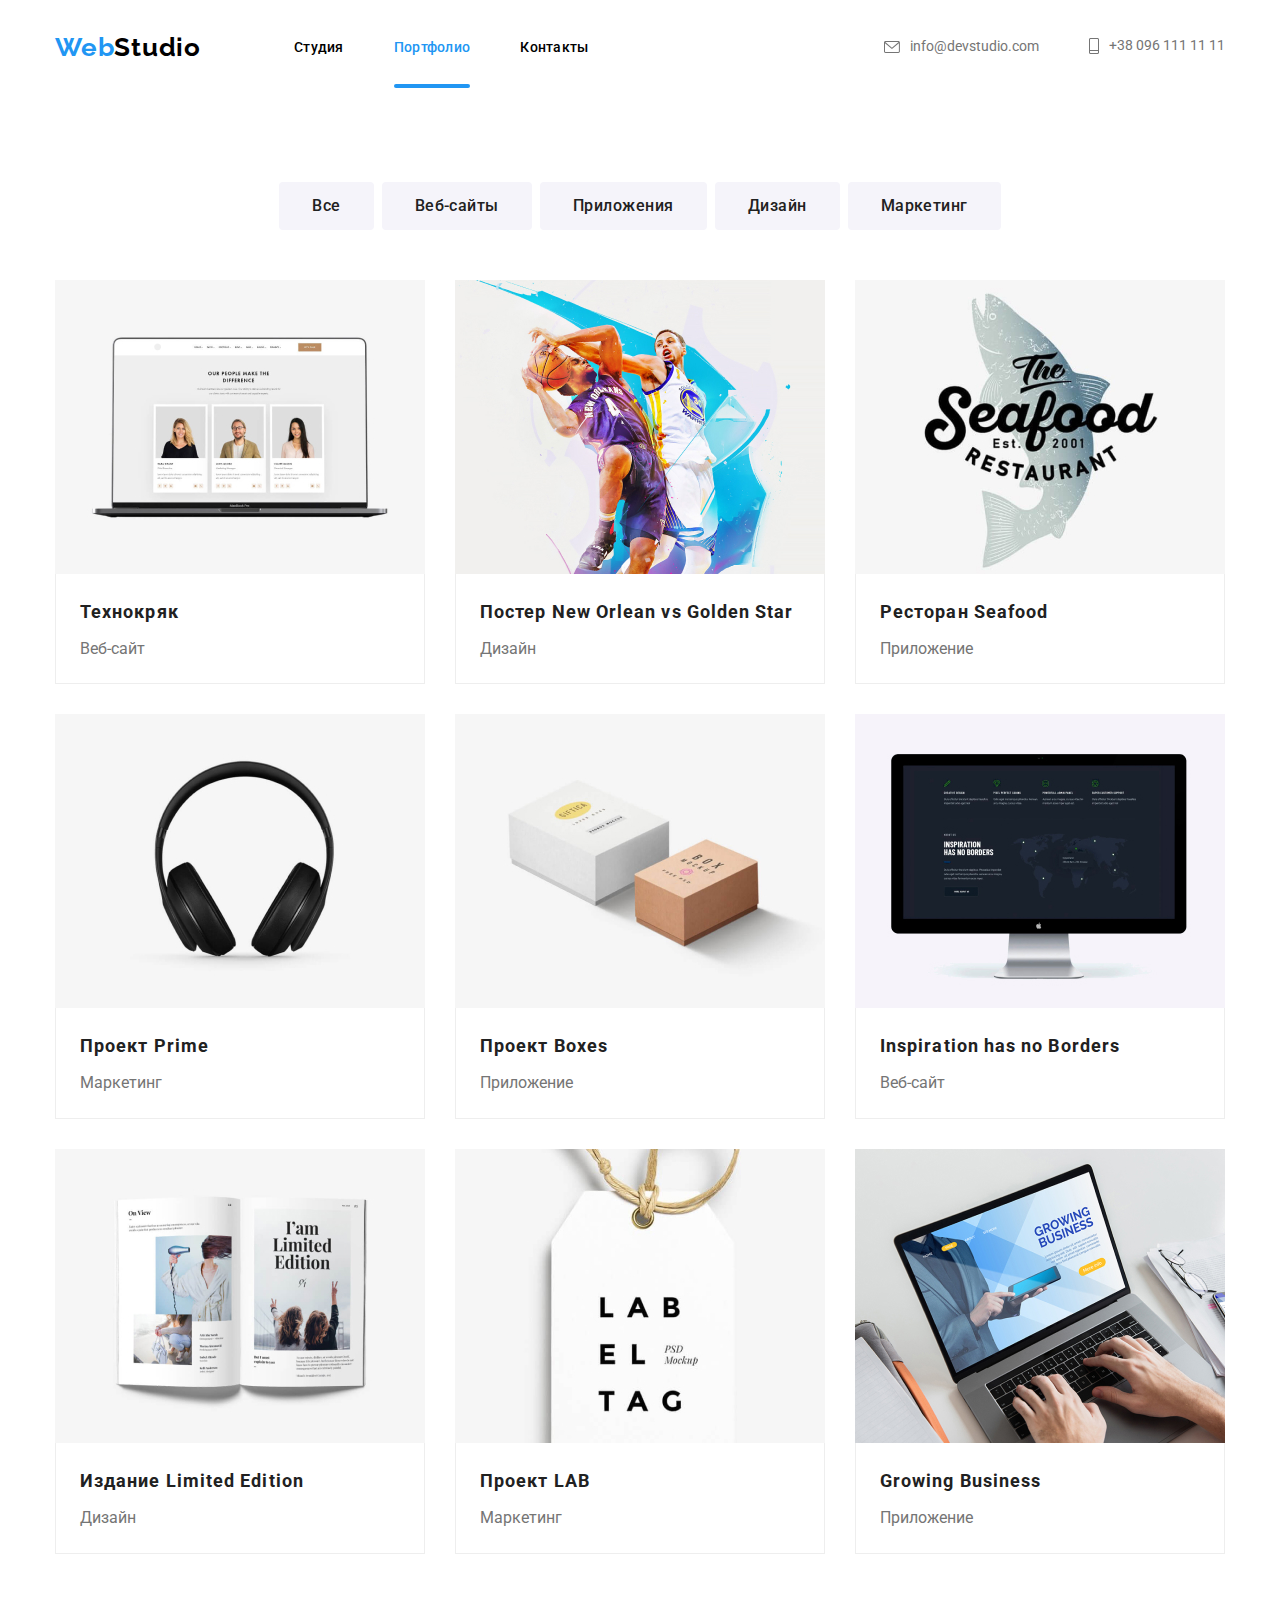
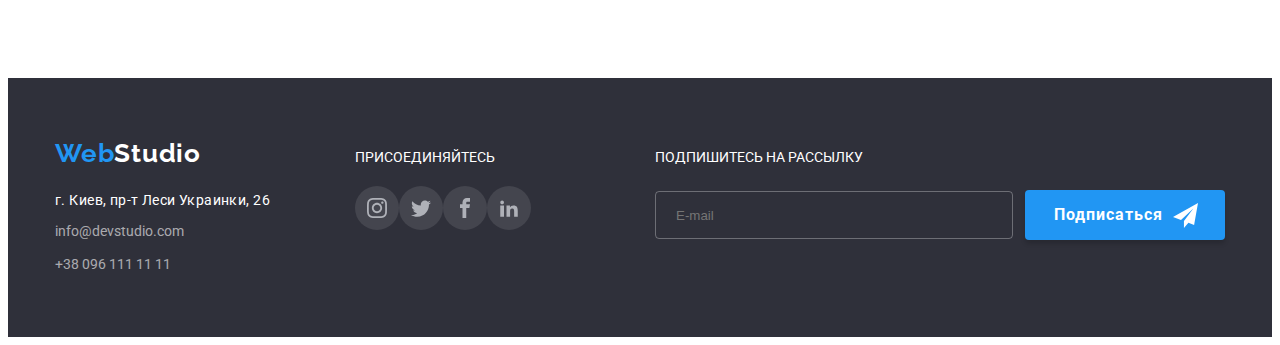
==== commit 26c4afe6: "работа над ошибками" ====
--- a/portfolio.html
+++ b/portfolio.html
@@ -8,7 +8,7 @@
       href="https://fonts.googleapis.com/css2?family=Raleway:wght@700&family=Roboto:wght@400;500;700;900&display=swap"
       rel="stylesheet"
     />
-    <link rel="stylesheet" href="css/styles.css" />
+    <link rel="stylesheet" href="./css/main.min.css" />
   </head>
 
   <body>
--- a/css/main.min.css
+++ b/css/main.min.css
@@ -0,0 +1,2 @@
+img{display:block;max-width:100%;height:auto}body{color:#757575;background-color:#fff;font-family:Roboto, sans-serif;font-size:14px;line-height:1.71}ul{list-style:none}*,::after,::before{box-sizing:border-box}.container{margin-left:auto;margin-right:auto;width:1200px;padding-left:15px;padding-right:15px}.flexbox{display:flex}.main-nav{display:flex;align-items:center;margin-right:auto}.logo{color:#000;font-family:Raleway, cursive;font-weight:700;font-size:26px;line-height:1.2;letter-spacing:0.03em;text-decoration:none}.logo-header{color:#2196f3}.logo{margin-right:93px}button{font-family:inherit}.footer-contacts .link{display:inline-block;color:rgba(255,255,255,0.6)}.page-footer{background-color:#2f303a;padding-top:60px;padding-bottom:60px}.page-footer .flexbox{align-items:baseline}.footer-logo{color:#fff;font-family:Raleway, cursive;font-weight:700;font-size:26px;line-height:1.2;letter-spacing:0.03em;text-decoration:none}.logo-header{color:#2196f3}.button{color:#fff;background-color:#2196f3;font-weight:700;font-size:16px;line-height:1.8;text-align:center;letter-spacing:0.06em;text-decoration:none;border-radius:4px;padding:10px 32px;min-width:200;border:1px solid transparent}.button.link:hover,.button.link:focus,.button-modal.link:hover,.button-modal.link:focus{color:#fff;background-color:#2196f3}.button.link{color:#212121;background-color:#f5f4fa;font-weight:500;font-size:16px;line-height:1.6;text-align:center;letter-spacing:0.03em;cursor:pointer}.feature-list-workers>.item{flex-basis:calc((100% - 3 * 30px) / 4);border-radius:0px 0px 4px 4px;box-shadow:0px 1px 3px rgba(0,0,0,0.12),0px 1px 1px rgba(0,0,0,0.14),0px 2px 1px rgba(0,0,0,0.2);background-color:var(--main-bg-color)}.feature-list-workers .title{margin-top:30px;margin-bottom:10px;font-weight:500;font-size:16px;line-height:1.19;color:#212121}.feature-list-workers .text{margin-top:0;margin-bottom:16px;color:var(--second-text-color);font-size:16px;line-height:1.19}.social-list .link{display:flex;justify-content:center;align-items:center;width:44px;height:44px;border-radius:50%;background-color:rgba(255,255,255,0.1);fill:#afb1b8;transition:fill 250ms cubic-bezier(0.4, 0, 0.2, 1)}.social-list .icon{width:20px;height:20px}.social-list .link .icons{fill:#afb1b8;transition:background-color 250ms cubic-bezier(0.4, 0, 0.2, 1)}.social-list .link:hover .icon{fill:#fff}.social-list .link:hover{background-color:#2196f3}.item-social:not(:last-child){margin-right:10px}.feature-list-workers .social-list{margin-bottom:30px;justify-content:center}.footer-social .text{display:block;margin-bottom:20px;margin-top:0;line-height:1.14;text-transform:uppercase;color:#fff}.footer-social:not(:last-child){margin-right:70px}.footer-social{width:270px;margin-right:70px}.footer-social .link{background-color:rgba(255,255,255,0.1);transition-timing-function:cubic-bezier(0.4, 0, 0.2, 1)}.form-input{width:448px;height:40px;border:1px solid rgba(33,33,33,0.2);box-sizing:border-box;border-radius:4px;margin-bottom:14px;padding-left:42px;outline:none}.sign-in-button{height:50px;width:200px;display:flex;align-items:center;text-align:center;font-family:Roboto;font-style:normal;font-weight:bold;font-size:16px;line-height:1.9;letter-spacing:0.06em;color:#ffffff;background-color:#2196f3;padding-left:29px;box-shadow:0px 4px 4px rgba(0,0,0,0.15);border-radius:4px;border:none;cursor:pointer}.link{text-decoration:none;transition-duration:250ms}.portfol .item:hover{box-shadow:0px 1px 1px rgba(0,0,0,0.12),0px 4px 4px rgba(0,0,0,0.06),1px 4px 6px rgba(0,0,0,0.16)}.adres-nav .link:hover{fill:#2196f3}.footer-address .adres{color:#fff;font-weight:normal;font-size:14px;line-height:21px;letter-spacing:0.03em;font-style:normal}.adres-nav .link{color:rgba(255,255,255,0.6);text-decoration:none;font-style:normal}.adres-nav .item{margin-top:9px}.hidden{display:none}.footer-address{margin-top:20px;font-style:normal}.footer-info{width:270px;margin-right:70px}.footer-address .link{display:inline-block}.footer-address .text{margin:0}.footer-address .adres{margin:0}.site-info .item{margin-right:50px}.site-info{display:flex;align-items:center}.site-nav .link:hover,.site-nav .link:focus,.site-info .link:hover,.site-info .link:focus,.adres-nav .link:hover,.adres-nav .link:focus{color:#2196f3}.team{padding-top:93px;padding-bottom:94px}.section-title{color:#000;font-weight:700;font-size:36px;line-height:1.17;text-align:center;letter-spacing:0.03em;margin-bottom:50px;margin-top:0}.section-links{color:#000;font-weight:700;font-size:18px;line-height:2;letter-spacing:0.06em}.work{font-style:normal;font-weight:normal;font-size:16px;line-height:1.88;letter-spacing:0.03em}.content-box .work-photo{flex-basis:calc((100% - 3 * 30px) / 3);margin-right:30px}.our-work{margin-bottom:50px}.content-box .work-photo:not(:last-child){margin-right:30px}.site-nav{display:flex}.site-nav .link{color:#000;font-style:400;font-weight:500;font-size:14px;line-height:1.14;letter-spacing:0.02em;text-decoration:none;display:block;padding-top:32px;padding-bottom:32px;position:relative}.site-info .link{color:#757575;text-decoration:none}.site-nav{display:flex}.site-nav .item{margin-right:50px}.site-nav .item:last-child{margin-right:0px}.site-nav .link.current{color:#2196f3}.site-info .list{padding:0;margin:0;list-style:none}.site-info .item:last-child{margin-left:0px;margin-right:0}.hero{text-align:center;display:flex;flex-direction:column;align-items:center;justify-content:center;text-transform:uppercase}.hero-bg .hero{background-image:linear-gradient(to right, rgba(47,48,58,0.4), rgba(47,48,58,0.4)),url(../css/css-images/Img-hover.jpg);background-repeat:no-repeat;background-position:center;height:600px;max-width:1600px;margin-right:auto;margin-left:auto}.hero-title{color:#fff;font-style:400;font-weight:900;font-size:44px;line-height:1.36;text-align:center;letter-spacing:0.06em;margin-top:0;margin-bottom:30px}.feature-list .title{color:#000;font-weight:700;font-size:14px;line-height:1.14;letter-spacing:0.03em}.feature-list .link{color:#757575}.feature-list .text{font-size:14px;line-height:1.7;letter-spacing:0.03em}.section.feature{padding-top:94px;padding-bottom:0}.feature-list .item{flex-basis:calc((100% - 3 * 30px) / 4)}.feature-list .title{margin-top:30px;margin-bottom:10px}.feature-list .item:not(:last-child){margin-right:30px}.section.team{text-align:center}.team{background-color:#f5f4fa}.portfolio-nav{display:flex;justify-content:center;margin-bottom:50px}.buttoms{margin-bottom:50px}.section.buttoms{padding-top:0;padding-bottom:0}.portfol{display:flex;flex-wrap:wrap}.portfol-link{padding:0;margin:0;list-style:none}.portfol .item{flex-basis:calc((100% - 2 * 30px) / 3);margin-right:30px;margin-bottom:30px}.card-content{padding:20px 24px;border-right:1px solid #eeeeee;border-bottom:1px solid #eeeeee;border-left:1px solid #eeeeee}.section{padding-top:94px;padding-bottom:94px}.portfol .item:nth-child(3n){margin-right:0}.list{padding:0;margin:0;list-style:none}.portfolio-nav .item:not(:last-child){margin-right:8px}.portfol .text{margin:0;color:var(--second-text-color);font-size:16px;line-height:1.87}.portfol .section-links{margin-top:0;margin-bottom:4px;color:#212121;font-size:18px;line-height:2;letter-spacing:0.06em}.work-actions{font-family:Roboto;font-style:normal;font-weight:bold;font-size:14px;line-height:16px;text-align:center;letter-spacing:0.03em;text-transform:uppercase;color:#ffffff;position:absolute;width:370px;padding:27px;background-image:linear-gradient(to right, rgba(47,48,58,0.8), rgba(47,48,58,0.8))}.work-style{margin:0}.product{position:relative;width:370px}.work-actions{position:absolute;right:0;bottom:0}.product-thumb{position:relative;overflow:hidden}.description{position:absolute;top:0;left:0;font-size:18px;line-height:28px;letter-spacing:0.03em;color:#ffffff;width:100%;height:100%;background-color:rgba(33,150,243,0.9);padding-top:63px;padding-bottom:63px;padding-left:24px;padding-right:24px;opacity:0;transform:translateY(100%);transition:transform 250ms cubic-bezier(0.4, 0, 0.2, 1)}.portfol .link:hover .description,.portfol .link:focus .description{transform:translateY(0)}.portfolio-hover:hover .description{opacity:1;transition:250ms}.portfolio-hover .product-thumb::before{position:absolute;content:"";opacity:0}.item.description::before{display:block;content:"";height:120px;background-size:70px;background-repeat:no-repeat;background-position:center;background-color:#f5f4fa}.clients-list .link{display:flex;justify-content:center;align-items:center;height:90px;border:1px solid #afb1b8;border-radius:4px}.clients-list .link:hover,.clients-list .link:focus{border-color:#2196f3;--color1: #2196f3;--color2: #2196f3;transition-duration:250ms}.feature-list .item:not(:last-child),.examples-list .item:not(:last-child),.team .item:not(:last-child),.clients-list .item:not(:last-child){margin-right:30px}.clients-list .item{flex-basis:calc((100% - 5 * 30px) / 6)}.backdrop{position:fixed;top:0;left:0;width:100%;height:100%;background-color:rgba(0,0,0,0.2);transition:opacity 0.25s cubic-bezier(0.4, 0, 0.2, 1)}.modal{position:absolute;top:50%;left:50%;transform:translate(-50%, -50%);min-height:528px;min-width:581px;background-color:#ffffff;box-shadow:0px 1px 3px rgba(0,0,0,0.12),0px 1px 1px rgba(0,0,0,0.14),0px 2px 1px rgba(0,0,0,0.2);border-radius:4px;transform:translate(-50%, -50%) scale(1);transition:transform 250ms cubic-bezier(0.4, 0, 0.2, 1)}.modal .button{position:absolute;top:8px;right:8px;padding:0;width:30px;height:30px;border:1px solid rgba(0,0,0,0.1);border-radius:50%;background-color:var(--main-bg-color);cursor:pointer}.button .icon{margin-top:5px}.modal .button:focus,.modal .button:hover{fill:#2196f3}.backdrop.is-hidden{opacity:0;pointer-events:none}.description .overlay-text{margin:0;font-size:18px;line-height:1.56;color:#fff}.modal .modal-top{height:23px;left:576px;top:261px;font-family:Roboto;font-family:Roboto;font-style:normal;font-weight:bold;font-size:20px;line-height:23px;text-align:center;color:#212121;margin-bottom:12px;margin-top:40px;margin-right:auto}textarea{resize:none}.modal-form-textarea{height:120px;border:1px solid rgba(33,33,33,0.2);box-sizing:border-box;border-radius:4px;resize:none;margin-bottom:20px;padding:12px 16px}.form{width:448px;margin-left:auto;margin-right:auto}.form-field{outline:1px solid #212121 20%;margin-bottom:10px;display:flex;flex-direction:column;position:relative}.form-field input{margin:0;padding:12px;padding-left:42px;border:1px solid rgba(33,33,33,0.2);box-sizing:border-box;border-radius:4px}.form-field label{margin-bottom:4px}.form-field input::placeholder{color:#757575 50%}.form-field textarea{border:1px solid rgba(33,33,33,0.2);box-sizing:border-box;border-radius:4px;padding:16px}.form-field .button{display:flex;box-shadow:0px 4px 4px rgba(0,0,0,0.15)}.form-button-icon{height:35px;width:35px;padding-left:10px;fill:#ffffff}.checkbox{position:absolute;clip:rect(0 0 0 0);width:1px;height:1px;margin:-1px}.check-box{position:absolute;margin-left:-23px;width:16px;height:15px;background-image:url(../css/svg-icons/check-ram.svg)}.checkbox:checked+.check-box{background-color:#2196f3;background-image:url(../css/svg-icons/icon-check.svg);border-radius:2px}.form-label{align-items:center;display:flex}.policy-style label{font-size:14px;line-height:24px;letter-spacing:0.03em;color:#757575;margin-left:35px}.policy-style{display:flex;align-items:center;margin-bottom:30px}.modal-link{color:#2196f3;border-bottom:1px solid #2196f3;display:inline-block;line-height:0.85;margin-left:4px}.button-modal{color:#fff;background-color:#2196f3;font-weight:700;font-size:16px;line-height:1.8;text-align:center;letter-spacing:0.06em;text-decoration:none;border-radius:4px;padding:10px 32px;min-width:200;border:1px solid transparent;margin-bottom:40px;cursor:pointer}.modal .mod-but{text-align:center}.icon-modal{position:absolute;top:27px;left:14px;height:18px;width:18px;display:inline-block;transform:translateY(50%)}.form-input:focus+.icon-modal{color:#2196f3}.form-input:focus{border-color:#2196f3}.modal-form-textarea:focus{border-color:#2196f3}.icon-antenna::before{background-image:url(../css/svg-icons/antenna.svg)}.icon-clock::before{background-image:url(../css/svg-icons/clock.svg)}.icon-diagram::before{background-image:url(../css/svg-icons/diagram.svg)}.icon-astronaut::before{background-image:url(../css/svg-icons/astronaut.svg)}.post{display:inline-flex;align-items:center}.icon-e-mail{width:16px;height:12px;fill:#757575;margin-right:10px}.site-info .post:hover .icon-e-mail{fill:#2196f3}.telephon{display:inline-flex;align-items:center}.tel-number{width:10px;height:16px;fill:#757575;margin-right:10px}.site-info .telephon:hover .tel-number{fill:#2196f3}.site-nav .current::after{position:absolute;bottom:0;left:0;content:"";width:100%;height:4px;background-color:#2196f3;border-radius:2px}.site-nav .current:hover::before{display:block}.footer-sighning{display:block}.subscription{text-transform:uppercase;color:#fff;margin-bottom:20px;margin-top:0}.form-footer{display:flex;flex-direction:row;justify-content:center;align-items:baseline}.form-label-footer{margin-bottom:4px;font-family:Roboto;font-style:normal;font-weight:normal;font-size:12px;line-height:14px;letter-spacing:0.01em;color:#757575}.form-input-footer{height:48px;width:358px;border:1px solid rgba(255,255,255,0.3);border-radius:4px;padding:0 20px;background-color:transparent;color:rgba(255,255,255,0.6)}.sign-in-button{height:50px;width:200px;display:flex;align-items:center;text-align:center;font-family:Roboto;font-style:normal;font-weight:bold;font-size:16px;line-height:1.9;letter-spacing:0.06em;color:#ffffff;background-color:#2196f3;padding-left:29px;box-shadow:0px 4px 4px rgba(0,0,0,0.15);border-radius:4px;border:none}.form-button-icon{height:35px;width:35px;padding-left:10px;fill:var(--primary-white-color)}.form-window{padding-right:12px}
+/*# sourceMappingURL=main.min.css.map */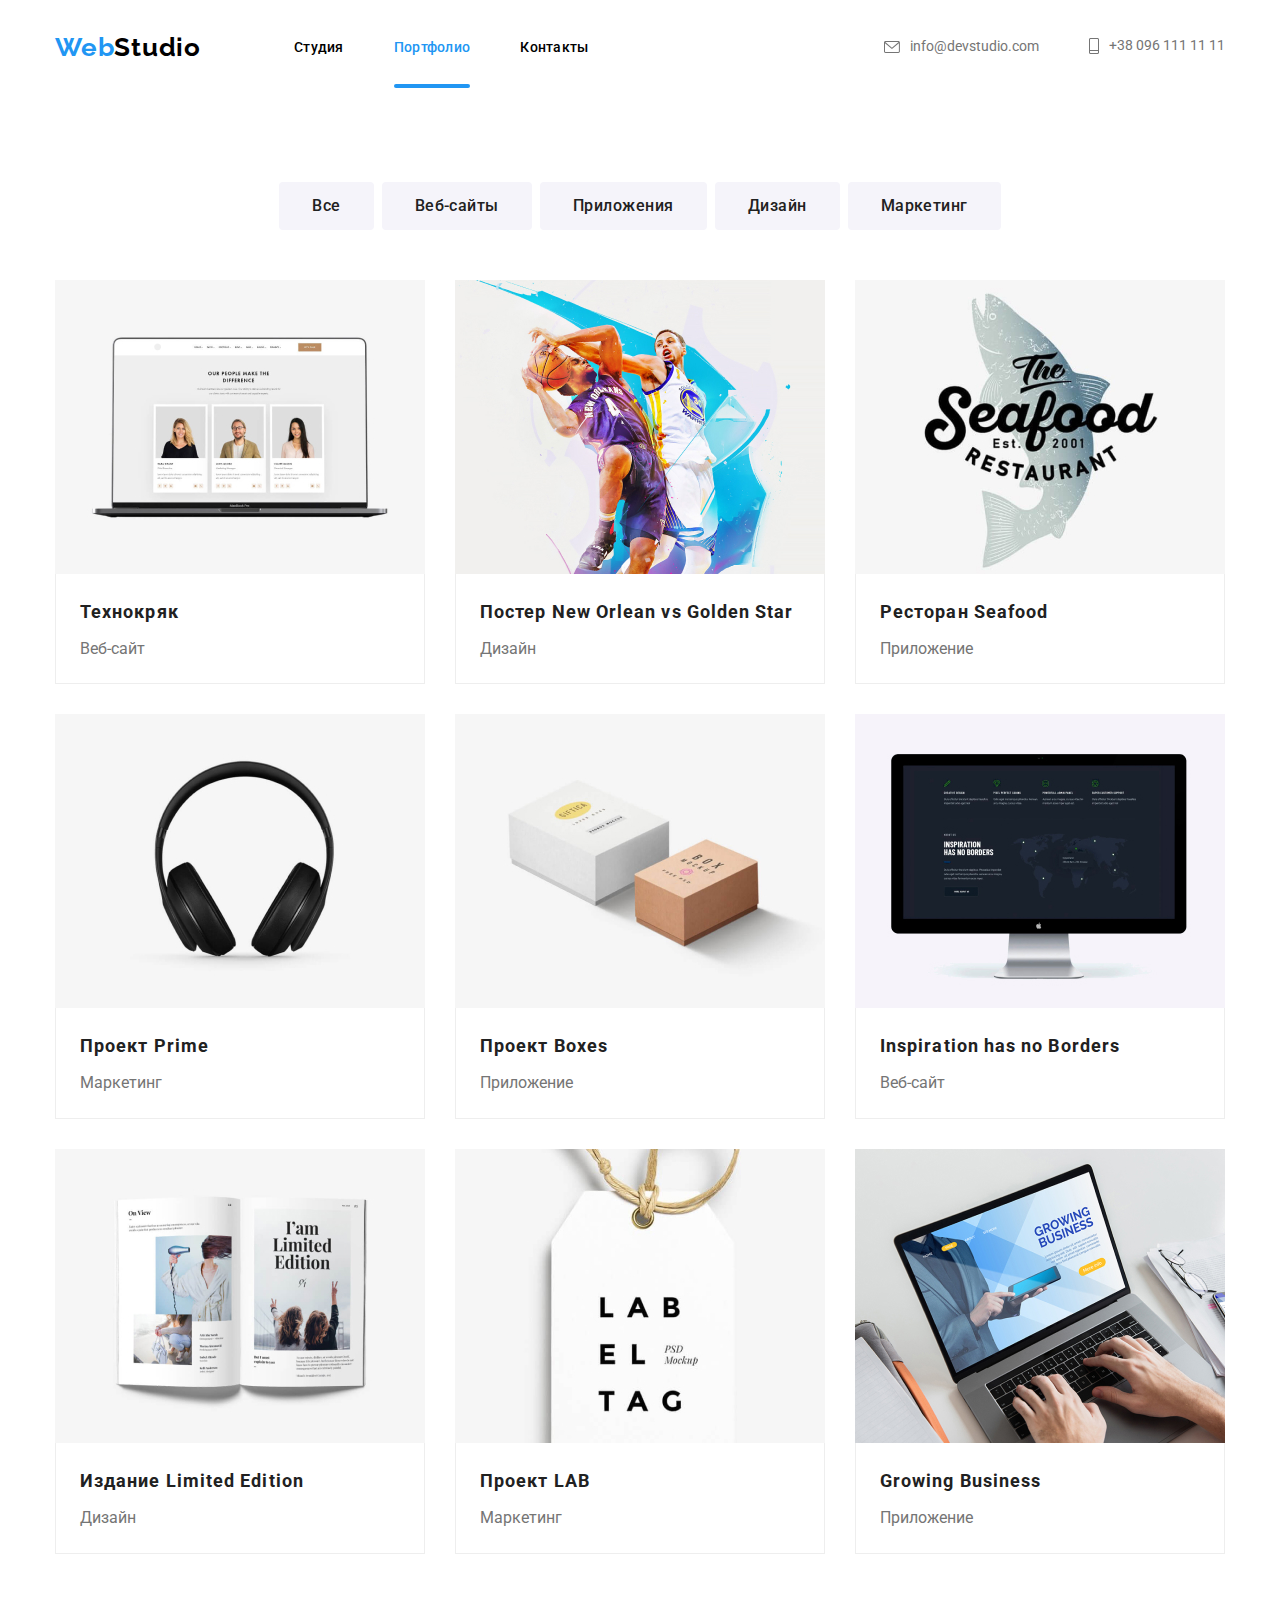
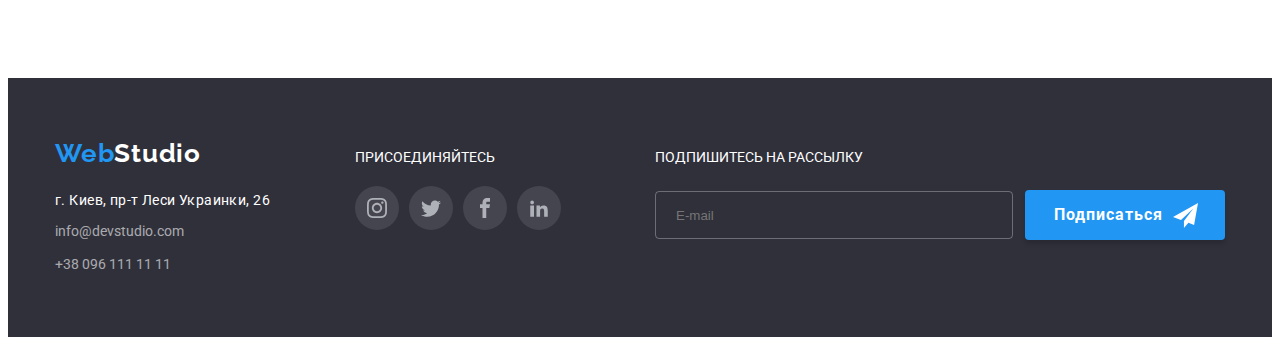
==== commit ff90108a: "коррекция паршалов" ====
--- a/portfolio.html
+++ b/portfolio.html
@@ -347,7 +347,7 @@
         <div class="footer-social">
           <p class="text">присоединяйтесь</p>
           <ul class="list flexbox social-list">
-            <li class="item">
+            <li class="item-social">
               <a href="" class="link" aria-label="instagram">
                 <svg class="icon">
                   <use
@@ -357,7 +357,7 @@
               </a>
             </li>
 
-            <li class="item">
+            <li class="item-social">
               <a href="" class="link" aria-label="instagram">
                 <svg class="icon">
                   <use
@@ -367,7 +367,7 @@
               </a>
             </li>
 
-            <li class="item">
+            <li class="item-social">
               <a href="" class="link" aria-label="instagram">
                 <svg class="icon">
                   <use
@@ -376,7 +376,7 @@
                 </svg>
               </a>
             </li>
-            <li class="item">
+            <li class="item-social">
               <a href="" class="link" aria-label="instagram">
                 <svg class="icon">
                   <use
--- a/css/main.min.css
+++ b/css/main.min.css
@@ -1,2 +1,2 @@
-img{display:block;max-width:100%;height:auto}body{color:#757575;background-color:#fff;font-family:Roboto, sans-serif;font-size:14px;line-height:1.71}ul{list-style:none}*,::after,::before{box-sizing:border-box}.container{margin-left:auto;margin-right:auto;width:1200px;padding-left:15px;padding-right:15px}.flexbox{display:flex}.main-nav{display:flex;align-items:center;margin-right:auto}.logo{color:#000;font-family:Raleway, cursive;font-weight:700;font-size:26px;line-height:1.2;letter-spacing:0.03em;text-decoration:none}.logo-header{color:#2196f3}.logo{margin-right:93px}button{font-family:inherit}.footer-contacts .link{display:inline-block;color:rgba(255,255,255,0.6)}.page-footer{background-color:#2f303a;padding-top:60px;padding-bottom:60px}.page-footer .flexbox{align-items:baseline}.footer-logo{color:#fff;font-family:Raleway, cursive;font-weight:700;font-size:26px;line-height:1.2;letter-spacing:0.03em;text-decoration:none}.logo-header{color:#2196f3}.button{color:#fff;background-color:#2196f3;font-weight:700;font-size:16px;line-height:1.8;text-align:center;letter-spacing:0.06em;text-decoration:none;border-radius:4px;padding:10px 32px;min-width:200;border:1px solid transparent}.button.link:hover,.button.link:focus,.button-modal.link:hover,.button-modal.link:focus{color:#fff;background-color:#2196f3}.button.link{color:#212121;background-color:#f5f4fa;font-weight:500;font-size:16px;line-height:1.6;text-align:center;letter-spacing:0.03em;cursor:pointer}.feature-list-workers>.item{flex-basis:calc((100% - 3 * 30px) / 4);border-radius:0px 0px 4px 4px;box-shadow:0px 1px 3px rgba(0,0,0,0.12),0px 1px 1px rgba(0,0,0,0.14),0px 2px 1px rgba(0,0,0,0.2);background-color:var(--main-bg-color)}.feature-list-workers .title{margin-top:30px;margin-bottom:10px;font-weight:500;font-size:16px;line-height:1.19;color:#212121}.feature-list-workers .text{margin-top:0;margin-bottom:16px;color:var(--second-text-color);font-size:16px;line-height:1.19}.social-list .link{display:flex;justify-content:center;align-items:center;width:44px;height:44px;border-radius:50%;background-color:rgba(255,255,255,0.1);fill:#afb1b8;transition:fill 250ms cubic-bezier(0.4, 0, 0.2, 1)}.social-list .icon{width:20px;height:20px}.social-list .link .icons{fill:#afb1b8;transition:background-color 250ms cubic-bezier(0.4, 0, 0.2, 1)}.social-list .link:hover .icon{fill:#fff}.social-list .link:hover{background-color:#2196f3}.item-social:not(:last-child){margin-right:10px}.feature-list-workers .social-list{margin-bottom:30px;justify-content:center}.footer-social .text{display:block;margin-bottom:20px;margin-top:0;line-height:1.14;text-transform:uppercase;color:#fff}.footer-social:not(:last-child){margin-right:70px}.footer-social{width:270px;margin-right:70px}.footer-social .link{background-color:rgba(255,255,255,0.1);transition-timing-function:cubic-bezier(0.4, 0, 0.2, 1)}.form-input{width:448px;height:40px;border:1px solid rgba(33,33,33,0.2);box-sizing:border-box;border-radius:4px;margin-bottom:14px;padding-left:42px;outline:none}.sign-in-button{height:50px;width:200px;display:flex;align-items:center;text-align:center;font-family:Roboto;font-style:normal;font-weight:bold;font-size:16px;line-height:1.9;letter-spacing:0.06em;color:#ffffff;background-color:#2196f3;padding-left:29px;box-shadow:0px 4px 4px rgba(0,0,0,0.15);border-radius:4px;border:none;cursor:pointer}.link{text-decoration:none;transition-duration:250ms}.portfol .item:hover{box-shadow:0px 1px 1px rgba(0,0,0,0.12),0px 4px 4px rgba(0,0,0,0.06),1px 4px 6px rgba(0,0,0,0.16)}.adres-nav .link:hover{fill:#2196f3}.footer-address .adres{color:#fff;font-weight:normal;font-size:14px;line-height:21px;letter-spacing:0.03em;font-style:normal}.adres-nav .link{color:rgba(255,255,255,0.6);text-decoration:none;font-style:normal}.adres-nav .item{margin-top:9px}.hidden{display:none}.footer-address{margin-top:20px;font-style:normal}.footer-info{width:270px;margin-right:70px}.footer-address .link{display:inline-block}.footer-address .text{margin:0}.footer-address .adres{margin:0}.site-info .item{margin-right:50px}.site-info{display:flex;align-items:center}.site-nav .link:hover,.site-nav .link:focus,.site-info .link:hover,.site-info .link:focus,.adres-nav .link:hover,.adres-nav .link:focus{color:#2196f3}.team{padding-top:93px;padding-bottom:94px}.section-title{color:#000;font-weight:700;font-size:36px;line-height:1.17;text-align:center;letter-spacing:0.03em;margin-bottom:50px;margin-top:0}.section-links{color:#000;font-weight:700;font-size:18px;line-height:2;letter-spacing:0.06em}.work{font-style:normal;font-weight:normal;font-size:16px;line-height:1.88;letter-spacing:0.03em}.content-box .work-photo{flex-basis:calc((100% - 3 * 30px) / 3);margin-right:30px}.our-work{margin-bottom:50px}.content-box .work-photo:not(:last-child){margin-right:30px}.site-nav{display:flex}.site-nav .link{color:#000;font-style:400;font-weight:500;font-size:14px;line-height:1.14;letter-spacing:0.02em;text-decoration:none;display:block;padding-top:32px;padding-bottom:32px;position:relative}.site-info .link{color:#757575;text-decoration:none}.site-nav{display:flex}.site-nav .item{margin-right:50px}.site-nav .item:last-child{margin-right:0px}.site-nav .link.current{color:#2196f3}.site-info .list{padding:0;margin:0;list-style:none}.site-info .item:last-child{margin-left:0px;margin-right:0}.hero{text-align:center;display:flex;flex-direction:column;align-items:center;justify-content:center;text-transform:uppercase}.hero-bg .hero{background-image:linear-gradient(to right, rgba(47,48,58,0.4), rgba(47,48,58,0.4)),url(../css/css-images/Img-hover.jpg);background-repeat:no-repeat;background-position:center;height:600px;max-width:1600px;margin-right:auto;margin-left:auto}.hero-title{color:#fff;font-style:400;font-weight:900;font-size:44px;line-height:1.36;text-align:center;letter-spacing:0.06em;margin-top:0;margin-bottom:30px}.feature-list .title{color:#000;font-weight:700;font-size:14px;line-height:1.14;letter-spacing:0.03em}.feature-list .link{color:#757575}.feature-list .text{font-size:14px;line-height:1.7;letter-spacing:0.03em}.section.feature{padding-top:94px;padding-bottom:0}.feature-list .item{flex-basis:calc((100% - 3 * 30px) / 4)}.feature-list .title{margin-top:30px;margin-bottom:10px}.feature-list .item:not(:last-child){margin-right:30px}.section.team{text-align:center}.team{background-color:#f5f4fa}.portfolio-nav{display:flex;justify-content:center;margin-bottom:50px}.buttoms{margin-bottom:50px}.section.buttoms{padding-top:0;padding-bottom:0}.portfol{display:flex;flex-wrap:wrap}.portfol-link{padding:0;margin:0;list-style:none}.portfol .item{flex-basis:calc((100% - 2 * 30px) / 3);margin-right:30px;margin-bottom:30px}.card-content{padding:20px 24px;border-right:1px solid #eeeeee;border-bottom:1px solid #eeeeee;border-left:1px solid #eeeeee}.section{padding-top:94px;padding-bottom:94px}.portfol .item:nth-child(3n){margin-right:0}.list{padding:0;margin:0;list-style:none}.portfolio-nav .item:not(:last-child){margin-right:8px}.portfol .text{margin:0;color:var(--second-text-color);font-size:16px;line-height:1.87}.portfol .section-links{margin-top:0;margin-bottom:4px;color:#212121;font-size:18px;line-height:2;letter-spacing:0.06em}.work-actions{font-family:Roboto;font-style:normal;font-weight:bold;font-size:14px;line-height:16px;text-align:center;letter-spacing:0.03em;text-transform:uppercase;color:#ffffff;position:absolute;width:370px;padding:27px;background-image:linear-gradient(to right, rgba(47,48,58,0.8), rgba(47,48,58,0.8))}.work-style{margin:0}.product{position:relative;width:370px}.work-actions{position:absolute;right:0;bottom:0}.product-thumb{position:relative;overflow:hidden}.description{position:absolute;top:0;left:0;font-size:18px;line-height:28px;letter-spacing:0.03em;color:#ffffff;width:100%;height:100%;background-color:rgba(33,150,243,0.9);padding-top:63px;padding-bottom:63px;padding-left:24px;padding-right:24px;opacity:0;transform:translateY(100%);transition:transform 250ms cubic-bezier(0.4, 0, 0.2, 1)}.portfol .link:hover .description,.portfol .link:focus .description{transform:translateY(0)}.portfolio-hover:hover .description{opacity:1;transition:250ms}.portfolio-hover .product-thumb::before{position:absolute;content:"";opacity:0}.item.description::before{display:block;content:"";height:120px;background-size:70px;background-repeat:no-repeat;background-position:center;background-color:#f5f4fa}.clients-list .link{display:flex;justify-content:center;align-items:center;height:90px;border:1px solid #afb1b8;border-radius:4px}.clients-list .link:hover,.clients-list .link:focus{border-color:#2196f3;--color1: #2196f3;--color2: #2196f3;transition-duration:250ms}.feature-list .item:not(:last-child),.examples-list .item:not(:last-child),.team .item:not(:last-child),.clients-list .item:not(:last-child){margin-right:30px}.clients-list .item{flex-basis:calc((100% - 5 * 30px) / 6)}.backdrop{position:fixed;top:0;left:0;width:100%;height:100%;background-color:rgba(0,0,0,0.2);transition:opacity 0.25s cubic-bezier(0.4, 0, 0.2, 1)}.modal{position:absolute;top:50%;left:50%;transform:translate(-50%, -50%);min-height:528px;min-width:581px;background-color:#ffffff;box-shadow:0px 1px 3px rgba(0,0,0,0.12),0px 1px 1px rgba(0,0,0,0.14),0px 2px 1px rgba(0,0,0,0.2);border-radius:4px;transform:translate(-50%, -50%) scale(1);transition:transform 250ms cubic-bezier(0.4, 0, 0.2, 1)}.modal .button{position:absolute;top:8px;right:8px;padding:0;width:30px;height:30px;border:1px solid rgba(0,0,0,0.1);border-radius:50%;background-color:var(--main-bg-color);cursor:pointer}.button .icon{margin-top:5px}.modal .button:focus,.modal .button:hover{fill:#2196f3}.backdrop.is-hidden{opacity:0;pointer-events:none}.description .overlay-text{margin:0;font-size:18px;line-height:1.56;color:#fff}.modal .modal-top{height:23px;left:576px;top:261px;font-family:Roboto;font-family:Roboto;font-style:normal;font-weight:bold;font-size:20px;line-height:23px;text-align:center;color:#212121;margin-bottom:12px;margin-top:40px;margin-right:auto}textarea{resize:none}.modal-form-textarea{height:120px;border:1px solid rgba(33,33,33,0.2);box-sizing:border-box;border-radius:4px;resize:none;margin-bottom:20px;padding:12px 16px}.form{width:448px;margin-left:auto;margin-right:auto}.form-field{outline:1px solid #212121 20%;margin-bottom:10px;display:flex;flex-direction:column;position:relative}.form-field input{margin:0;padding:12px;padding-left:42px;border:1px solid rgba(33,33,33,0.2);box-sizing:border-box;border-radius:4px}.form-field label{margin-bottom:4px}.form-field input::placeholder{color:#757575 50%}.form-field textarea{border:1px solid rgba(33,33,33,0.2);box-sizing:border-box;border-radius:4px;padding:16px}.form-field .button{display:flex;box-shadow:0px 4px 4px rgba(0,0,0,0.15)}.form-button-icon{height:35px;width:35px;padding-left:10px;fill:#ffffff}.checkbox{position:absolute;clip:rect(0 0 0 0);width:1px;height:1px;margin:-1px}.check-box{position:absolute;margin-left:-23px;width:16px;height:15px;background-image:url(../css/svg-icons/check-ram.svg)}.checkbox:checked+.check-box{background-color:#2196f3;background-image:url(../css/svg-icons/icon-check.svg);border-radius:2px}.form-label{align-items:center;display:flex}.policy-style label{font-size:14px;line-height:24px;letter-spacing:0.03em;color:#757575;margin-left:35px}.policy-style{display:flex;align-items:center;margin-bottom:30px}.modal-link{color:#2196f3;border-bottom:1px solid #2196f3;display:inline-block;line-height:0.85;margin-left:4px}.button-modal{color:#fff;background-color:#2196f3;font-weight:700;font-size:16px;line-height:1.8;text-align:center;letter-spacing:0.06em;text-decoration:none;border-radius:4px;padding:10px 32px;min-width:200;border:1px solid transparent;margin-bottom:40px;cursor:pointer}.modal .mod-but{text-align:center}.icon-modal{position:absolute;top:27px;left:14px;height:18px;width:18px;display:inline-block;transform:translateY(50%)}.form-input:focus+.icon-modal{color:#2196f3}.form-input:focus{border-color:#2196f3}.modal-form-textarea:focus{border-color:#2196f3}.icon-antenna::before{background-image:url(../css/svg-icons/antenna.svg)}.icon-clock::before{background-image:url(../css/svg-icons/clock.svg)}.icon-diagram::before{background-image:url(../css/svg-icons/diagram.svg)}.icon-astronaut::before{background-image:url(../css/svg-icons/astronaut.svg)}.post{display:inline-flex;align-items:center}.icon-e-mail{width:16px;height:12px;fill:#757575;margin-right:10px}.site-info .post:hover .icon-e-mail{fill:#2196f3}.telephon{display:inline-flex;align-items:center}.tel-number{width:10px;height:16px;fill:#757575;margin-right:10px}.site-info .telephon:hover .tel-number{fill:#2196f3}.site-nav .current::after{position:absolute;bottom:0;left:0;content:"";width:100%;height:4px;background-color:#2196f3;border-radius:2px}.site-nav .current:hover::before{display:block}.footer-sighning{display:block}.subscription{text-transform:uppercase;color:#fff;margin-bottom:20px;margin-top:0}.form-footer{display:flex;flex-direction:row;justify-content:center;align-items:baseline}.form-label-footer{margin-bottom:4px;font-family:Roboto;font-style:normal;font-weight:normal;font-size:12px;line-height:14px;letter-spacing:0.01em;color:#757575}.form-input-footer{height:48px;width:358px;border:1px solid rgba(255,255,255,0.3);border-radius:4px;padding:0 20px;background-color:transparent;color:rgba(255,255,255,0.6)}.sign-in-button{height:50px;width:200px;display:flex;align-items:center;text-align:center;font-family:Roboto;font-style:normal;font-weight:bold;font-size:16px;line-height:1.9;letter-spacing:0.06em;color:#ffffff;background-color:#2196f3;padding-left:29px;box-shadow:0px 4px 4px rgba(0,0,0,0.15);border-radius:4px;border:none}.form-button-icon{height:35px;width:35px;padding-left:10px;fill:var(--primary-white-color)}.form-window{padding-right:12px}
+img{display:block;max-width:100%;height:auto}.list{padding:0;margin:0;list-style:none}.flexbox{display:flex}body{color:#757575;background-color:#fff;font-family:Roboto, sans-serif;font-size:14px;line-height:1.71}ul{list-style:none}*,::after,::before{box-sizing:border-box}.container{margin-left:auto;margin-right:auto;width:1200px;padding-left:15px;padding-right:15px}.main-nav{display:flex;align-items:center;margin-right:auto}.section{padding-top:94px;padding-bottom:94px}.logo{color:#000;font-family:Raleway, cursive;font-weight:700;font-size:26px;line-height:1.2;letter-spacing:0.03em;text-decoration:none}.logo-header{color:#2196f3}.logo{margin-right:93px}.footer-contacts .link{display:inline-block;color:rgba(255,255,255,0.6)}.footer-logo{color:#fff;font-family:Raleway, cursive;font-weight:700;font-size:26px;line-height:1.2;letter-spacing:0.03em;text-decoration:none}.logo-header{color:#2196f3}.button{color:#fff;background-color:#2196f3;font-weight:700;font-size:16px;line-height:1.8;text-align:center;letter-spacing:0.06em;text-decoration:none;border-radius:4px;padding:10px 32px;min-width:200;border:1px solid transparent}.button.link:hover,.button.link:focus,.button-modal.link:hover,.button-modal.link:focus{color:#fff;background-color:#2196f3}button{font-family:inherit}.button.link{color:#212121;background-color:#f5f4fa;font-weight:500;font-size:16px;line-height:1.6;text-align:center;letter-spacing:0.03em;cursor:pointer}.sign-in-button{height:50px;width:200px;display:flex;align-items:center;text-align:center;font-family:Roboto;font-style:normal;font-weight:bold;font-size:16px;line-height:1.9;letter-spacing:0.06em;color:#ffffff;background-color:#2196f3;padding-left:29px;box-shadow:0px 4px 4px rgba(0,0,0,0.15);border-radius:4px;border:none;cursor:pointer}.feature-list-workers>.item{flex-basis:calc((100% - 3 * 30px) / 4);border-radius:0px 0px 4px 4px;box-shadow:0px 1px 3px rgba(0,0,0,0.12),0px 1px 1px rgba(0,0,0,0.14),0px 2px 1px rgba(0,0,0,0.2);background-color:var(--main-bg-color)}.feature-list-workers .title{margin-top:30px;margin-bottom:10px;font-weight:500;font-size:16px;line-height:1.19;color:#212121}.feature-list-workers .text{margin-top:0;margin-bottom:16px;color:var(--second-text-color);font-size:16px;line-height:1.19}.social-list .link{display:flex;justify-content:center;align-items:center;width:44px;height:44px;border-radius:50%;background-color:rgba(255,255,255,0.1);fill:#afb1b8;transition:fill 250ms cubic-bezier(0.4, 0, 0.2, 1)}.social-list .icon{width:20px;height:20px}.social-list .link .icons{fill:#afb1b8;transition:background-color 250ms cubic-bezier(0.4, 0, 0.2, 1)}.social-list .link:hover .icon{fill:#fff}.social-list .link:hover{background-color:#2196f3}.item-social:not(:last-child){margin-right:10px}.feature-list-workers .social-list{margin-bottom:30px;justify-content:center}.footer-social .text{display:block;margin-bottom:20px;margin-top:0;line-height:1.14;text-transform:uppercase;color:#fff}.footer-social:not(:last-child){margin-right:70px}.footer-social{width:270px}.footer-social .link{background-color:rgba(255,255,255,0.1);transition-timing-function:cubic-bezier(0.4, 0, 0.2, 1)}.form-input{width:448px;height:40px;border:1px solid rgba(33,33,33,0.2);box-sizing:border-box;border-radius:4px;margin-bottom:14px;padding-left:42px;outline:none}.link{text-decoration:none;transition-duration:250ms}.portfol .item:hover{box-shadow:0px 1px 1px rgba(0,0,0,0.12),0px 4px 4px rgba(0,0,0,0.06),1px 4px 6px rgba(0,0,0,0.16)}.adres-nav .link:hover{fill:#2196f3}.page-footer .flexbox{align-items:baseline}.footer-address .adres{color:#fff;font-weight:normal;font-size:14px;line-height:21px;letter-spacing:0.03em;font-style:normal}.adres-nav .link{color:rgba(255,255,255,0.6);text-decoration:none;font-style:normal}.adres-nav .item{margin-top:9px}.hidden{display:none}.footer-address{margin-top:20px;font-style:normal}.footer-info{width:270px;margin-right:70px}.footer-address .link{display:inline-block}.footer-address .text{margin:0}.footer-address .adres{margin:0}.site-info .item{margin-right:50px}.site-info{display:flex;align-items:center}.post{display:inline-flex;align-items:center}.icon-e-mail{width:16px;height:12px;fill:#757575;margin-right:10px}.site-info .post:hover .icon-e-mail{fill:#2196f3}.telephon{display:inline-flex;align-items:center}.tel-number{width:10px;height:16px;fill:#757575;margin-right:10px}.site-info .telephon:hover .tel-number{fill:#2196f3}.site-nav .link:hover,.site-nav .link:focus,.site-info .link:hover,.site-info .link:focus,.adres-nav .link:hover,.adres-nav .link:focus{color:#2196f3}.team{padding-top:93px;padding-bottom:94px}.section-title{color:#000;font-weight:700;font-size:36px;line-height:1.17;text-align:center;letter-spacing:0.03em;margin-bottom:50px;margin-top:0}.section-links{color:#000;font-weight:700;font-size:18px;line-height:2;letter-spacing:0.06em}.work{font-style:normal;font-weight:normal;font-size:16px;line-height:1.88;letter-spacing:0.03em}.content-box .work-photo{flex-basis:calc((100% - 3 * 30px) / 3);margin-right:30px}.our-work{margin-bottom:50px}.content-box .work-photo:not(:last-child){margin-right:30px}.site-nav{display:flex}.site-nav .link{color:#000;font-style:400;font-weight:500;font-size:14px;line-height:1.14;letter-spacing:0.02em;text-decoration:none;display:block;padding-top:32px;padding-bottom:32px;position:relative}.site-info .link{color:#757575;text-decoration:none}.site-nav{display:flex}.site-nav .item{margin-right:50px}.site-nav .item:last-child{margin-right:0px}.site-nav .link.current{color:#2196f3}.site-info .list{padding:0;margin:0;list-style:none}.site-info .item:last-child{margin-left:0px;margin-right:0}.site-nav .current::after{position:absolute;bottom:0;left:0;content:"";width:100%;height:4px;background-color:#2196f3;border-radius:2px}.site-nav .current:hover::before{display:block}.hero{text-align:center;display:flex;flex-direction:column;align-items:center;justify-content:center;text-transform:uppercase}.hero-bg .hero{background-image:linear-gradient(to right, rgba(47,48,58,0.4), rgba(47,48,58,0.4)),url(../css/css-images/Img-hover.jpg);background-repeat:no-repeat;background-position:center;height:600px;max-width:1600px;margin-right:auto;margin-left:auto}.hero-title{color:#fff;font-style:400;font-weight:900;font-size:44px;line-height:1.36;text-align:center;letter-spacing:0.06em;margin-top:0;margin-bottom:30px}.feature-list .title{color:#000;font-weight:700;font-size:14px;line-height:1.14;letter-spacing:0.03em}.feature-list .link{color:#757575}.feature-list .text{font-size:14px;line-height:1.7;letter-spacing:0.03em}.section.feature{padding-top:94px;padding-bottom:0}.feature-list .item{flex-basis:calc((100% - 3 * 30px) / 4)}.feature-list .title{margin-top:30px;margin-bottom:10px}.feature-list .item:not(:last-child){margin-right:30px}.section.team{text-align:center}.team{background-color:#f5f4fa}.portfolio-nav{display:flex;justify-content:center;margin-bottom:50px}.buttoms{margin-bottom:50px}.section.buttoms{padding-top:0;padding-bottom:0}.portfol{display:flex;flex-wrap:wrap}.portfol-link{padding:0;margin:0;list-style:none}.portfol .item{flex-basis:calc((100% - 2 * 30px) / 3);margin-right:30px;margin-bottom:30px}.card-content{padding:20px 24px;border-right:1px solid #eeeeee;border-bottom:1px solid #eeeeee;border-left:1px solid #eeeeee}.portfol .item:nth-child(3n){margin-right:0}.portfolio-nav .item:not(:last-child){margin-right:8px}.portfol .text{margin:0;color:var(--second-text-color);font-size:16px;line-height:1.87}.portfol .section-links{margin-top:0;margin-bottom:4px;color:#212121;font-size:18px;line-height:2;letter-spacing:0.06em}.work-actions{font-family:Roboto;font-style:normal;font-weight:bold;font-size:14px;line-height:16px;text-align:center;letter-spacing:0.03em;text-transform:uppercase;color:#ffffff;position:absolute;width:370px;padding:27px;background-image:linear-gradient(to right, rgba(47,48,58,0.8), rgba(47,48,58,0.8))}.work-style{margin:0}.product{position:relative;width:370px}.work-actions{position:absolute;right:0;bottom:0}.product-thumb{position:relative;overflow:hidden}.description{position:absolute;top:0;left:0;font-size:18px;line-height:28px;letter-spacing:0.03em;color:#ffffff;width:100%;height:100%;background-color:rgba(33,150,243,0.9);padding-top:63px;padding-bottom:63px;padding-left:24px;padding-right:24px;opacity:0;transform:translateY(100%);transition:transform 250ms cubic-bezier(0.4, 0, 0.2, 1)}.portfol .link:hover .description,.portfol .link:focus .description{transform:translateY(0)}.portfolio-hover:hover .description{opacity:1;transition:250ms}.portfolio-hover .product-thumb::before{position:absolute;content:"";opacity:0}.item.description::before{display:block;content:"";height:120px;background-size:70px;background-repeat:no-repeat;background-position:center;background-color:#f5f4fa}.clients-list .link{display:flex;justify-content:center;align-items:center;height:90px;border:1px solid #afb1b8;border-radius:4px}.clients-list .link:hover,.clients-list .link:focus{border-color:#2196f3;--color1: #2196f3;--color2: #2196f3;transition-duration:250ms}.feature-list .item:not(:last-child),.examples-list .item:not(:last-child),.team .item:not(:last-child),.clients-list .item:not(:last-child){margin-right:30px}.clients-list .item{flex-basis:calc((100% - 5 * 30px) / 6)}.icon-antenna::before{background-image:url(../css/svg-icons/antenna.svg)}.icon-clock::before{background-image:url(../css/svg-icons/clock.svg)}.icon-diagram::before{background-image:url(../css/svg-icons/diagram.svg)}.icon-astronaut::before{background-image:url(../css/svg-icons/astronaut.svg)}.backdrop{position:fixed;top:0;left:0;width:100%;height:100%;background-color:rgba(0,0,0,0.2);transition:opacity 0.25s cubic-bezier(0.4, 0, 0.2, 1)}.modal{position:absolute;top:50%;left:50%;transform:translate(-50%, -50%);min-height:528px;min-width:581px;background-color:#ffffff;box-shadow:0px 1px 3px rgba(0,0,0,0.12),0px 1px 1px rgba(0,0,0,0.14),0px 2px 1px rgba(0,0,0,0.2);border-radius:4px;transform:translate(-50%, -50%) scale(1);transition:transform 250ms cubic-bezier(0.4, 0, 0.2, 1)}.modal .button{position:absolute;top:8px;right:8px;padding:0;width:30px;height:30px;border:1px solid rgba(0,0,0,0.1);border-radius:50%;background-color:var(--main-bg-color);cursor:pointer}.button .icon{margin-top:5px}.modal .button:focus,.modal .button:hover{fill:#2196f3}.backdrop.is-hidden{opacity:0;pointer-events:none}.description .overlay-text{margin:0;font-size:18px;line-height:1.56;color:#fff}.modal .modal-top{height:23px;left:576px;top:261px;font-family:Roboto;font-family:Roboto;font-style:normal;font-weight:bold;font-size:20px;line-height:23px;text-align:center;color:#212121;margin-bottom:12px;margin-top:40px;margin-right:auto}textarea{resize:none}.modal-form-textarea{height:120px;border:1px solid rgba(33,33,33,0.2);box-sizing:border-box;border-radius:4px;resize:none;margin-bottom:20px;padding:12px 16px}.form{width:448px;margin-left:auto;margin-right:auto}.form-field{outline:1px solid #212121 20%;margin-bottom:10px;display:flex;flex-direction:column;position:relative}.form-field input{margin:0;padding:12px;padding-left:42px;border:1px solid rgba(33,33,33,0.2);box-sizing:border-box;border-radius:4px}.form-field label{margin-bottom:4px}.form-field input::placeholder{color:#757575 50%}.form-field textarea{border:1px solid rgba(33,33,33,0.2);box-sizing:border-box;border-radius:4px;padding:16px}.form-field .button{display:flex;box-shadow:0px 4px 4px rgba(0,0,0,0.15)}.form-button-icon{height:35px;width:35px;padding-left:10px;fill:#ffffff}.checkbox{position:absolute;clip:rect(0 0 0 0);width:1px;height:1px;margin:-1px}.check-box{position:absolute;margin-left:-23px;width:16px;height:15px;background-image:url(../css/svg-icons/check-ram.svg)}.checkbox:checked+.check-box{background-color:#2196f3;background-image:url(../css/svg-icons/icon-check.svg);border-radius:2px}.form-label{align-items:center;display:flex}.policy-style label{font-size:14px;line-height:24px;letter-spacing:0.03em;color:#757575;margin-left:35px}.policy-style{display:flex;align-items:center;margin-bottom:30px}.modal-link{color:#2196f3;border-bottom:1px solid #2196f3;display:inline-block;line-height:0.85;margin-left:4px}.button-modal{color:#fff;background-color:#2196f3;font-weight:700;font-size:16px;line-height:1.8;text-align:center;letter-spacing:0.06em;text-decoration:none;border-radius:4px;padding:10px 32px;min-width:200;border:1px solid transparent;margin-bottom:40px;cursor:pointer}.modal .mod-but{text-align:center}.icon-modal{position:absolute;top:27px;left:14px;height:18px;width:18px;display:inline-block;transform:translateY(50%)}.form-input:focus+.icon-modal{color:#2196f3}.form-input:focus{border-color:#2196f3}.modal-form-textarea:focus{border-color:#2196f3}.page-footer{background-color:#2f303a;padding-top:60px;padding-bottom:60px}.footer-sighning{display:block}.subscription{text-transform:uppercase;color:#fff;margin-bottom:20px;margin-top:0}.form-footer{display:flex;flex-direction:row;justify-content:center;align-items:baseline}.form-label-footer{margin-bottom:4px;font-family:Roboto;font-style:normal;font-weight:normal;font-size:12px;line-height:14px;letter-spacing:0.01em;color:#757575}.form-input-footer{height:48px;width:358px;border:1px solid rgba(255,255,255,0.3);border-radius:4px;padding:0 20px;background-color:transparent;color:rgba(255,255,255,0.6)}.form-button-icon{height:35px;width:35px;padding-left:10px;fill:var(--primary-white-color)}.form-window{padding-right:12px}
 /*# sourceMappingURL=main.min.css.map */